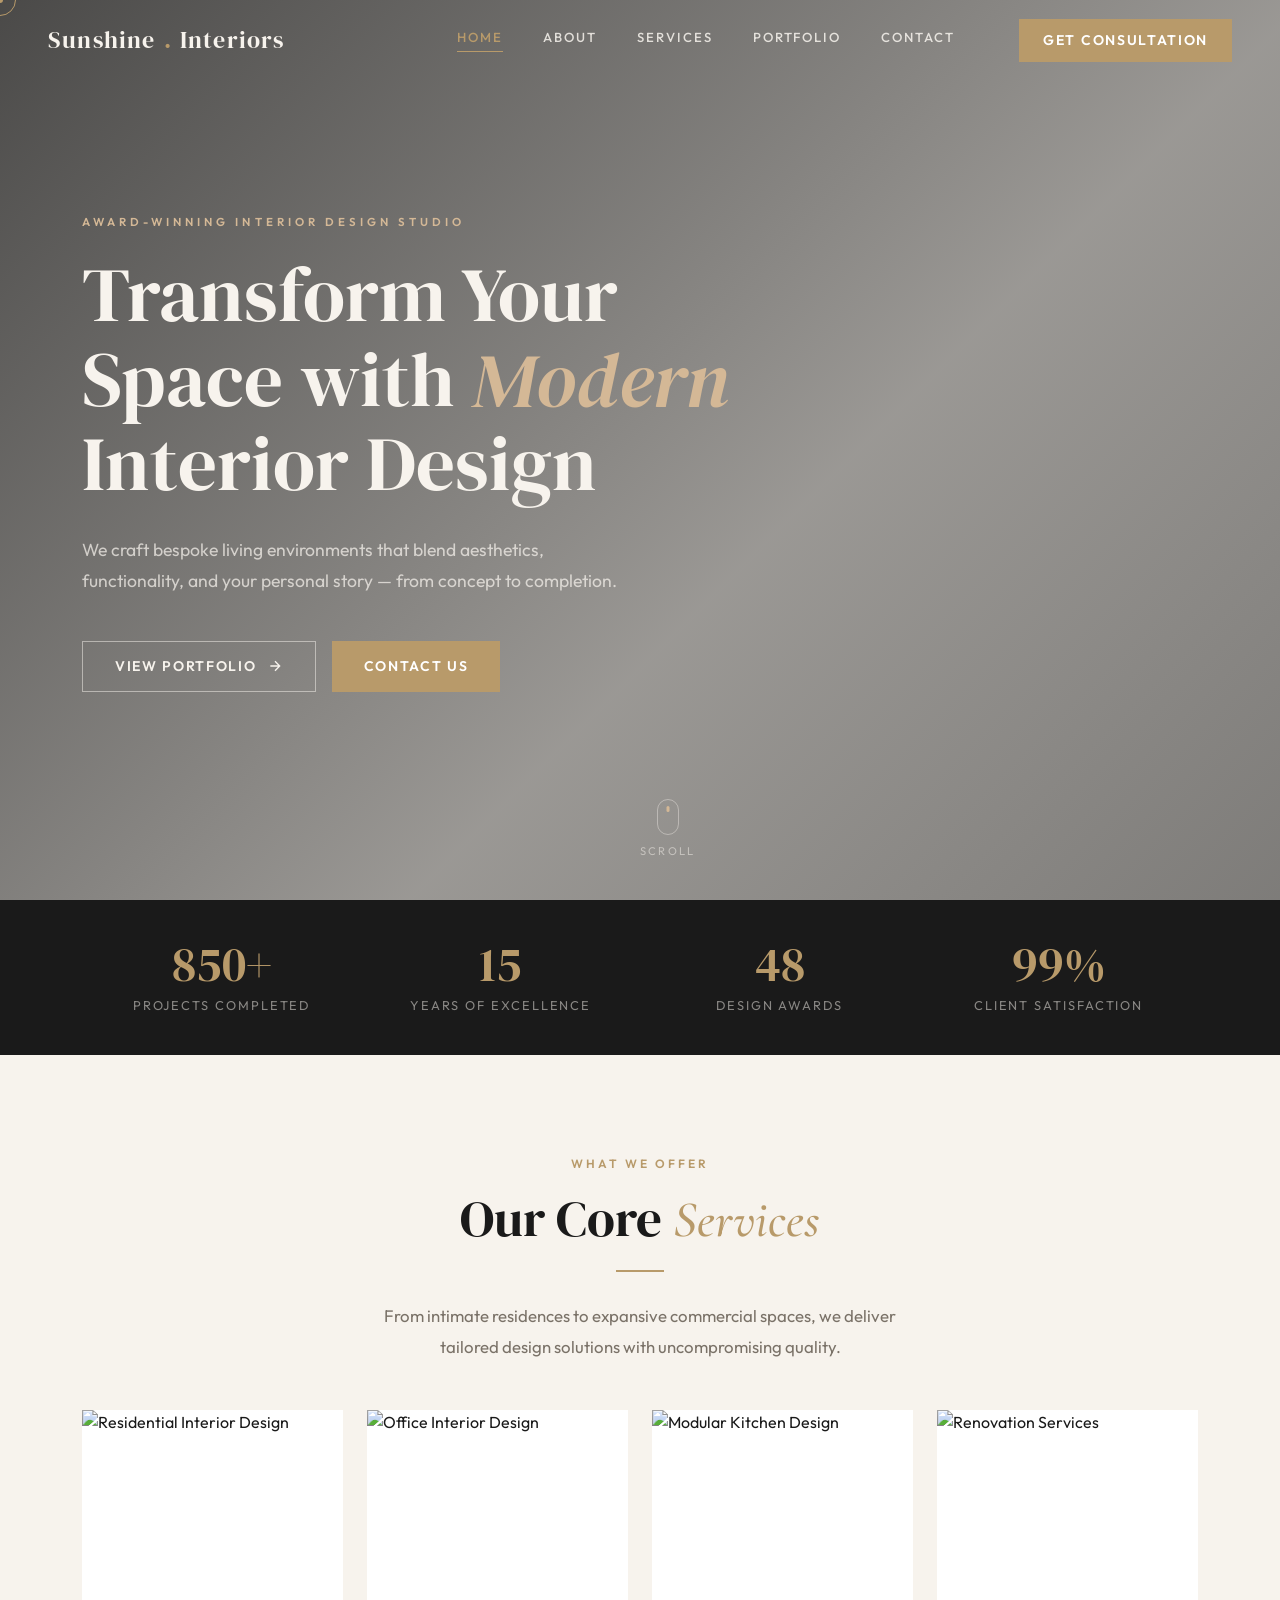
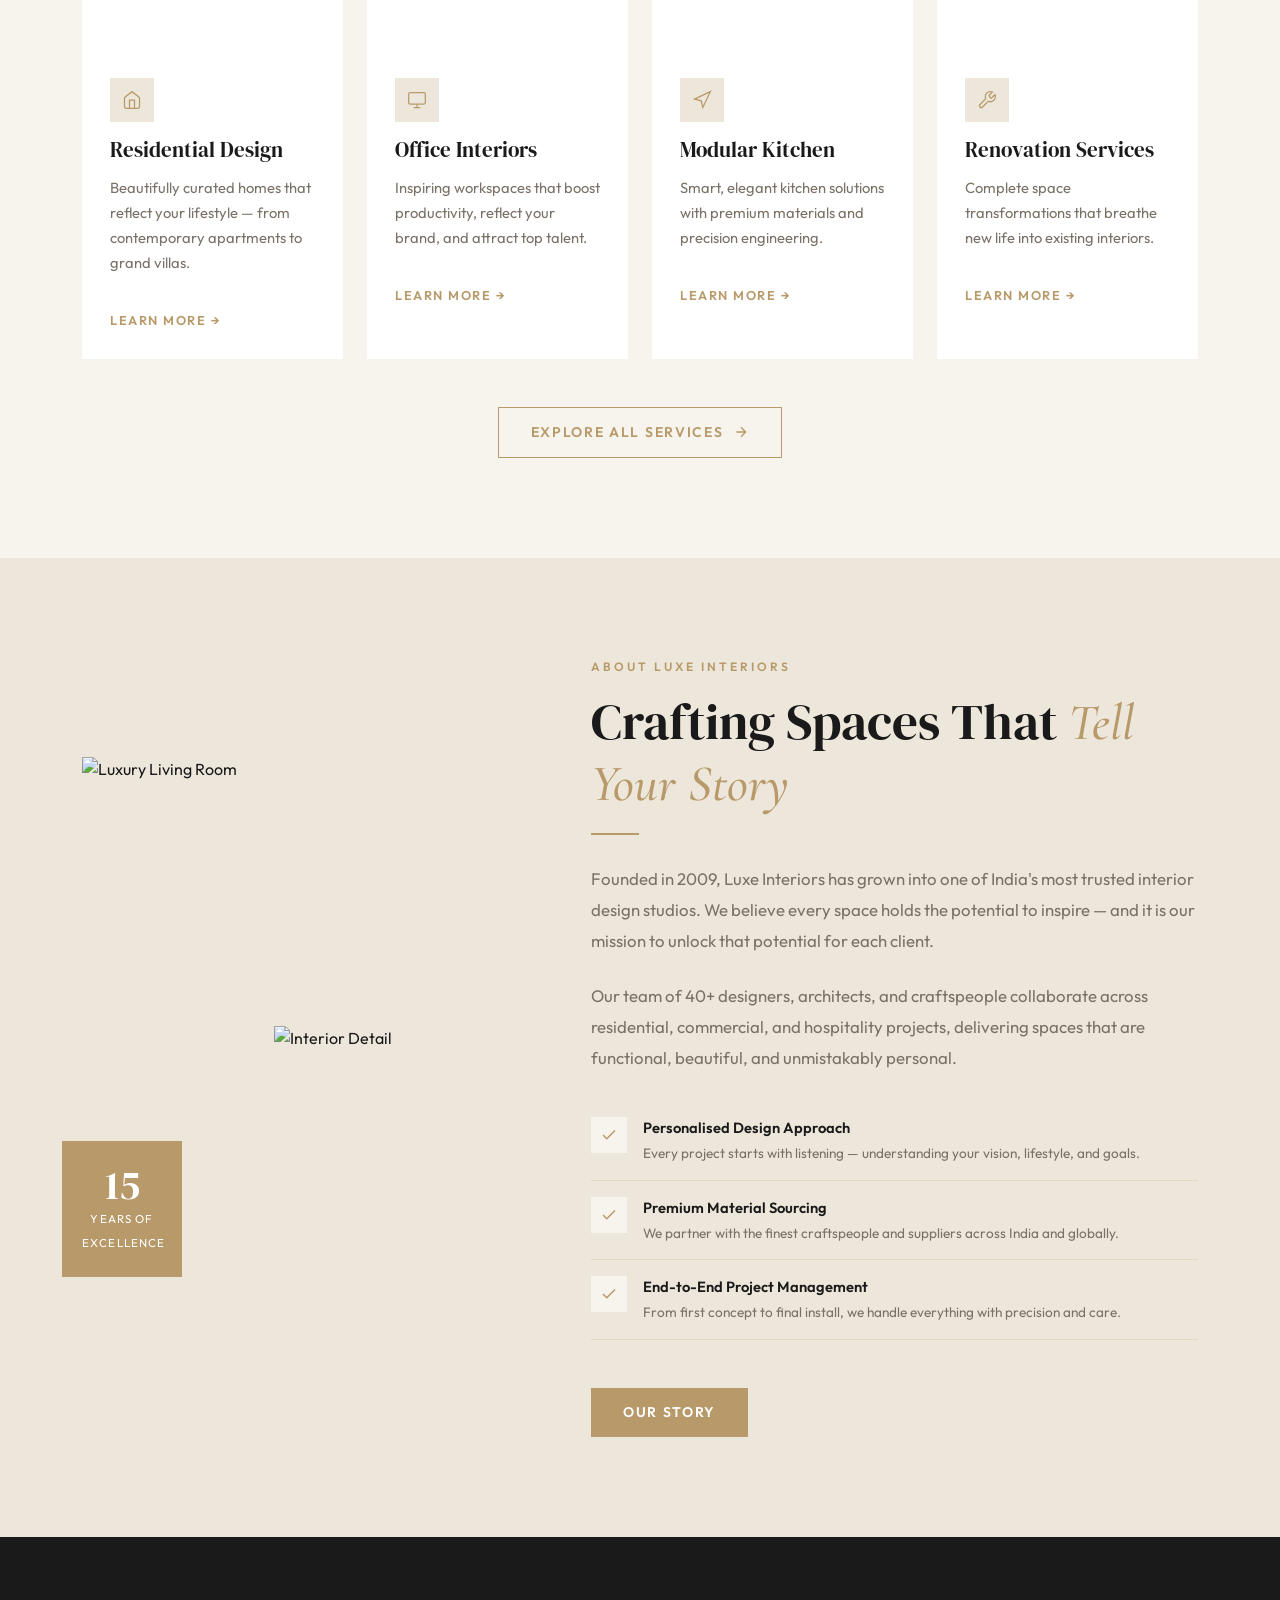
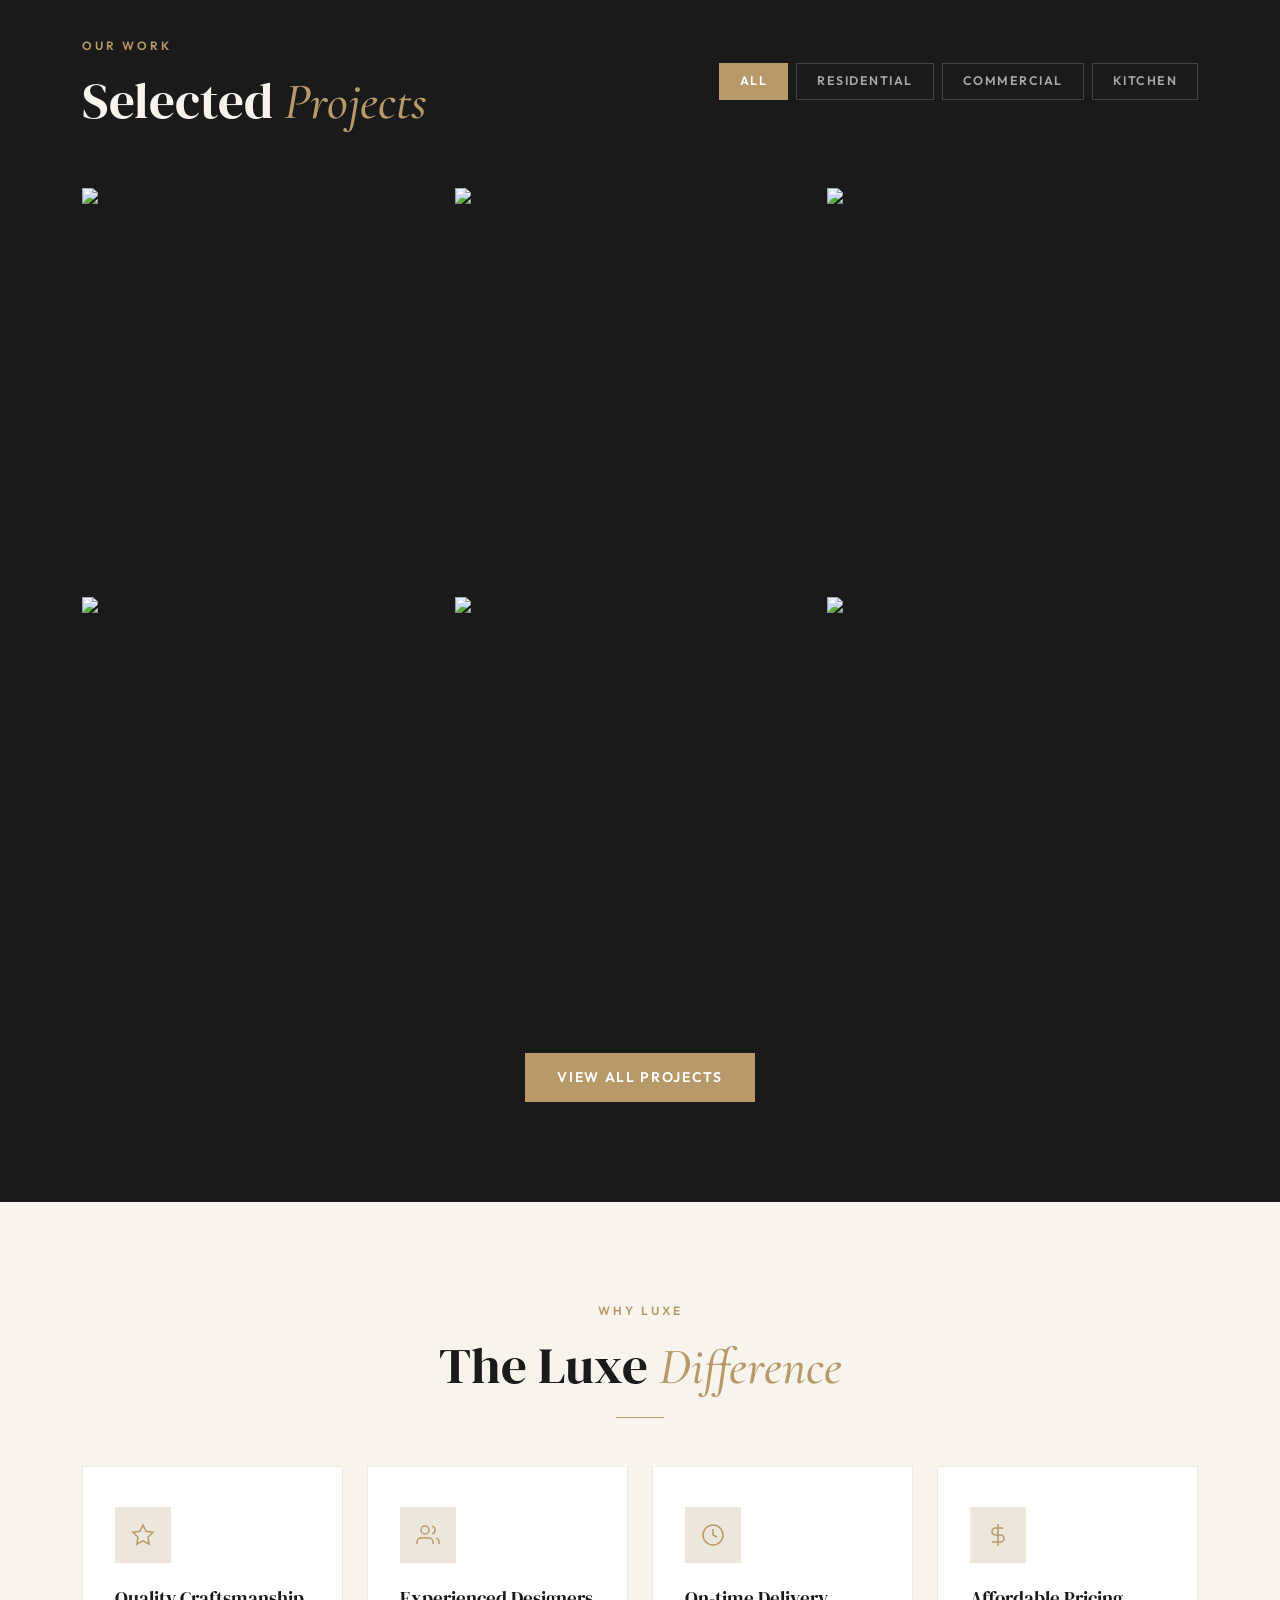
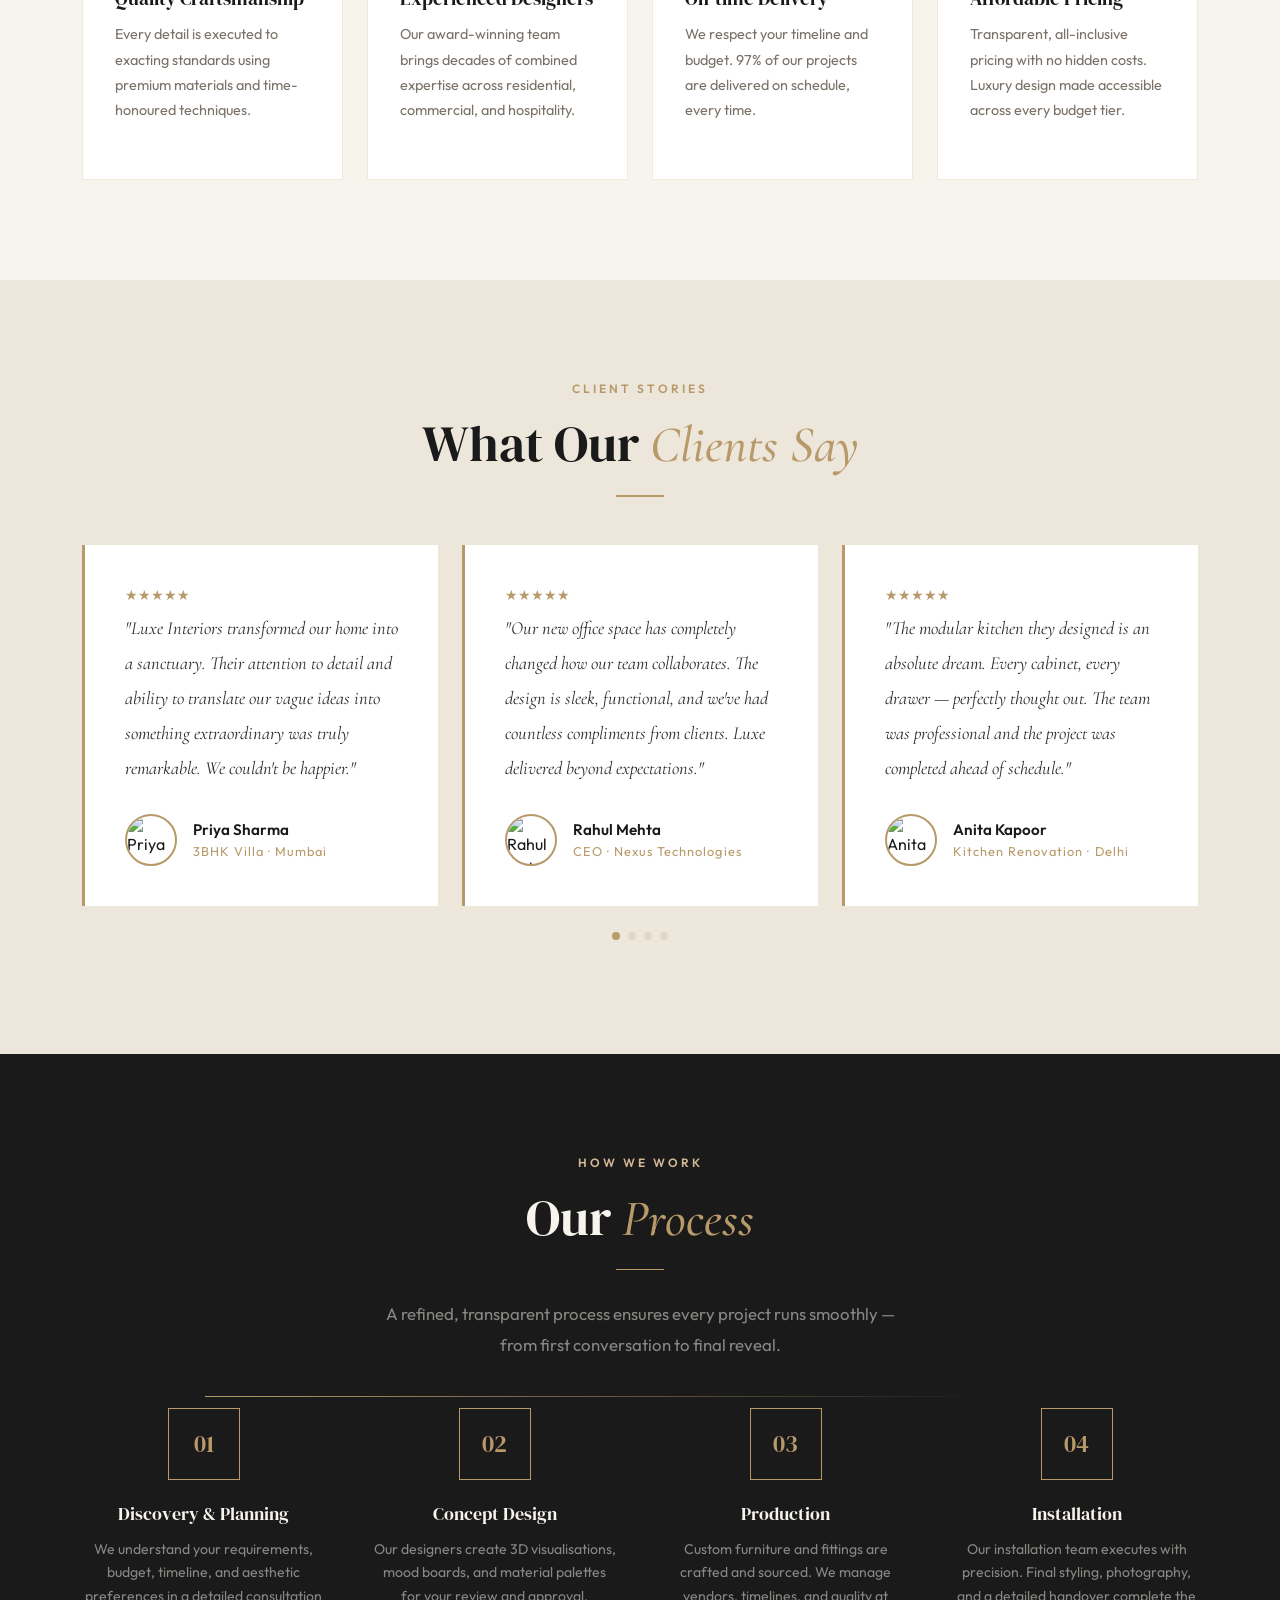
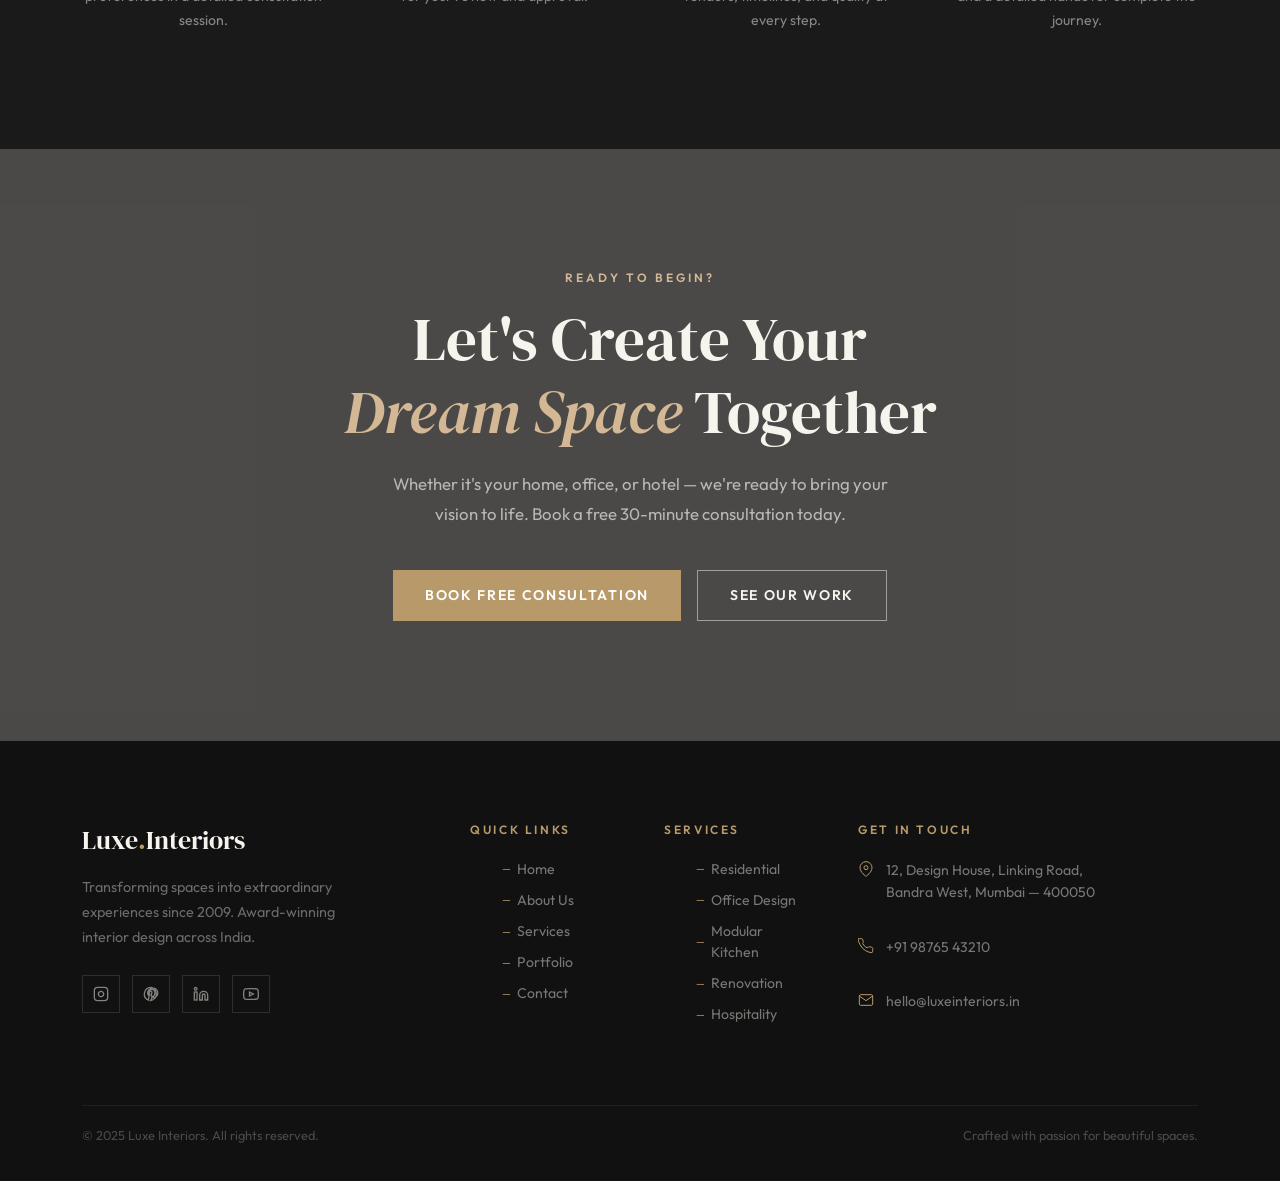
==== index.html @ c18939ea "Add files via upload" ====
<!DOCTYPE html>
<html lang="en">
<head>
  <meta charset="UTF-8" />
  <meta name="viewport" content="width=device-width, initial-scale=1.0" />
  <title>Luxe Interiors — Transform Your Space</title>
  <link rel="stylesheet" href="https://cdn.jsdelivr.net/npm/bootstrap@5.3.3/dist/css/bootstrap.min.css" />
  <link rel="stylesheet" href="https://cdn.jsdelivr.net/npm/swiper@11/swiper-bundle.min.css" />
  <link rel="stylesheet" href="style.css" />
</head>
<body>

<!-- Cursor -->
<div class="cursor-dot"></div>
<div class="cursor-ring"></div>

<!-- Loader -->
<div id="page-loader">
  <div class="loader-logo">Sunshine<span>.</span></div>
  <div class="loader-bar"></div>
</div>

<!-- ── Navbar ── -->
<nav class="navbar-luxe">
  <a href="index.html" class="nav-logo">Sunshine<span class="dot">.</span>Interiors</a>
  <div class="nav-links">
    <a href="index.html"    class="nav-link">Home</a>
    <a href="about.html"    class="nav-link">About</a>
    <a href="services.html" class="nav-link">Services</a>
    <a href="portfolio.html"class="nav-link">Portfolio</a>
    <a href="contact.html"  class="nav-link">Contact</a>
    <a href="contact.html"  class="btn-luxe btn-gold nav-cta"><span>Get Consultation</span></a>
  </div>
  <div class="hamburger"><span></span><span></span><span></span></div>
</nav>

<!-- Mobile Menu -->
<div class="mobile-menu">
  <a href="index.html"    class="nav-link">Home</a>
  <a href="about.html"    class="nav-link">About</a>
  <a href="services.html" class="nav-link">Services</a>
  <a href="portfolio.html"class="nav-link">Portfolio</a>
  <a href="contact.html"  class="nav-link">Contact</a>
  <a href="contact.html"  class="btn-luxe btn-gold"><span>Get Consultation</span></a>
</div>

<!-- ══════════════════════════════════════
     HERO
═══════════════════════════════════════ -->
<section class="hero">
  <div class="hero-bg"></div>
  <div class="container">
    <div class="hero-content">
      <span class="hero-label">Award-Winning Interior Design Studio</span>
      <h1 class="hero-title">Transform Your<br>Space with <em>Modern</em><br>Interior Design</h1>
      <p class="hero-sub">We craft bespoke living environments that blend aesthetics, functionality, and your personal story — from concept to completion.</p>
      <div class="hero-btns">
        <a href="portfolio.html" class="btn-luxe btn-outline-ivory">
          <span>View Portfolio</span>
          <svg width="16" height="16" viewBox="0 0 24 24" fill="none" stroke="currentColor" stroke-width="2"><path d="M5 12h14M12 5l7 7-7 7"/></svg>
        </a>
        <a href="contact.html" class="btn-luxe btn-gold">
          <span>Contact Us</span>
        </a>
      </div>
    </div>
  </div>
  <div class="hero-scroll">
    <div class="scroll-mouse"></div>
    <span>Scroll</span>
  </div>
</section>

<!-- ══════════════════════════════════════
     STATS BAR
═══════════════════════════════════════ -->
<div class="stats-bar">
  <div class="container">
    <div class="row g-0">
      <div class="col-6 col-md-3"><div class="stat-item reveal">
        <span class="stat-num" data-count="850" data-suffix="+">0+</span>
        <span class="stat-label">Projects Completed</span>
      </div></div>
      <div class="col-6 col-md-3"><div class="stat-item reveal delay-1">
        <span class="stat-num" data-count="15" data-suffix="">0</span>
        <span class="stat-label">Years of Excellence</span>
      </div></div>
      <div class="col-6 col-md-3"><div class="stat-item reveal delay-2">
        <span class="stat-num" data-count="48" data-suffix="">0</span>
        <span class="stat-label">Design Awards</span>
      </div></div>
      <div class="col-6 col-md-3"><div class="stat-item reveal delay-3">
        <span class="stat-num" data-count="99" data-suffix="%">0%</span>
        <span class="stat-label">Client Satisfaction</span>
      </div></div>
    </div>
  </div>
</div>

<!-- ══════════════════════════════════════
     SERVICES
═══════════════════════════════════════ -->
<section class="services-section section">
  <div class="container">
    <div class="text-center mb-5">
      <span class="section-label reveal">What We Offer</span>
      <h2 class="section-title reveal delay-1">Our Core <span class="italic-accent">Services</span></h2>
      <div class="gold-line center reveal delay-2"></div>
      <p class="section-body mx-auto reveal delay-3" style="max-width:560px">From intimate residences to expansive commercial spaces, we deliver tailored design solutions with uncompromising quality.</p>
    </div>
    <div class="row g-4">
      <!-- Card 1 -->
      <div class="col-lg-3 col-md-6">
        <div class="service-card reveal" data-tilt>
          <div class="service-img">
            <img src="https://images.unsplash.com/photo-1600210491892-03d54079395e?w=600&q=80" alt="Residential Interior Design" loading="lazy"/>
          </div>
          <div class="service-body">
            <div class="service-icon">
              <svg width="20" height="20" viewBox="0 0 24 24" fill="none" stroke="currentColor" stroke-width="1.5"><path d="M3 9l9-7 9 7v11a2 2 0 01-2 2H5a2 2 0 01-2-2z"/><polyline points="9 22 9 12 15 12 15 22"/></svg>
            </div>
            <h3 class="service-title">Residential Design</h3>
            <p class="service-desc">Beautifully curated homes that reflect your lifestyle — from contemporary apartments to grand villas.</p>
            <a href="services.html" class="service-link">Learn More →</a>
          </div>
        </div>
      </div>
      <!-- Card 2 -->
      <div class="col-lg-3 col-md-6">
        <div class="service-card reveal delay-1" data-tilt>
          <div class="service-img">
            <img src="https://images.unsplash.com/photo-1497366216548-37526070297c?w=600&q=80" alt="Office Interior Design" loading="lazy"/>
          </div>
          <div class="service-body">
            <div class="service-icon">
              <svg width="20" height="20" viewBox="0 0 24 24" fill="none" stroke="currentColor" stroke-width="1.5"><rect x="2" y="3" width="20" height="14" rx="2"/><path d="M8 21h8M12 17v4"/></svg>
            </div>
            <h3 class="service-title">Office Interiors</h3>
            <p class="service-desc">Inspiring workspaces that boost productivity, reflect your brand, and attract top talent.</p>
            <a href="services.html" class="service-link">Learn More →</a>
          </div>
        </div>
      </div>
      <!-- Card 3 -->
      <div class="col-lg-3 col-md-6">
        <div class="service-card reveal delay-2" data-tilt>
          <div class="service-img">
            <img src="https://images.unsplash.com/photo-1556909114-f6e7ad7d3136?w=600&q=80" alt="Modular Kitchen Design" loading="lazy"/>
          </div>
          <div class="service-body">
            <div class="service-icon">
              <svg width="20" height="20" viewBox="0 0 24 24" fill="none" stroke="currentColor" stroke-width="1.5"><path d="M3 11l19-9-9 19-2-8-8-2z"/></svg>
            </div>
            <h3 class="service-title">Modular Kitchen</h3>
            <p class="service-desc">Smart, elegant kitchen solutions with premium materials and precision engineering.</p>
            <a href="services.html" class="service-link">Learn More →</a>
          </div>
        </div>
      </div>
      <!-- Card 4 -->
      <div class="col-lg-3 col-md-6">
        <div class="service-card reveal delay-3" data-tilt>
          <div class="service-img">
            <img src="https://images.unsplash.com/photo-1581858726788-75bc0f6a952d?w=600&q=80" alt="Renovation Services" loading="lazy"/>
          </div>
          <div class="service-body">
            <div class="service-icon">
              <svg width="20" height="20" viewBox="0 0 24 24" fill="none" stroke="currentColor" stroke-width="1.5"><path d="M14.7 6.3a1 1 0 000 1.4l1.6 1.6a1 1 0 001.4 0l3.77-3.77a6 6 0 01-7.94 7.94l-6.91 6.91a2.12 2.12 0 01-3-3l6.91-6.91a6 6 0 017.94-7.94l-3.76 3.76z"/></svg>
            </div>
            <h3 class="service-title">Renovation Services</h3>
            <p class="service-desc">Complete space transformations that breathe new life into existing interiors.</p>
            <a href="services.html" class="service-link">Learn More →</a>
          </div>
        </div>
      </div>
    </div>
    <div class="text-center mt-5 reveal">
      <a href="services.html" class="btn-luxe btn-outline-gold">
        <span>Explore All Services</span>
        <svg width="16" height="16" viewBox="0 0 24 24" fill="none" stroke="currentColor" stroke-width="2"><path d="M5 12h14M12 5l7 7-7 7"/></svg>
      </a>
    </div>
  </div>
</section>

<!-- ══════════════════════════════════════
     ABOUT PREVIEW
═══════════════════════════════════════ -->
<section class="about-preview section">
  <div class="container">
    <div class="row align-items-center g-5">
      <div class="col-lg-5">
        <div class="about-img-wrap reveal-left">
          <img class="img-main" src="https://images.unsplash.com/photo-1618221195710-dd6b41faaea6?w=800&q=80" alt="Luxury Living Room"/>
          <img class="img-accent" src="https://images.unsplash.com/photo-1586023492125-27b2c045efd7?w=600&q=80" alt="Interior Detail"/>
          <div class="about-badge">
            <span class="num">15</span>
            <span class="txt">Years of Excellence</span>
          </div>
        </div>
      </div>
      <div class="col-lg-7">
        <div class="ps-lg-4 reveal-right">
          <span class="section-label">About Luxe Interiors</span>
          <h2 class="section-title">Crafting Spaces That <span class="italic-accent">Tell Your Story</span></h2>
          <div class="gold-line"></div>
          <p class="section-body mb-4">Founded in 2009, Luxe Interiors has grown into one of India's most trusted interior design studios. We believe every space holds the potential to inspire — and it is our mission to unlock that potential for each client.</p>
          <p class="section-body mb-4">Our team of 40+ designers, architects, and craftspeople collaborate across residential, commercial, and hospitality projects, delivering spaces that are functional, beautiful, and unmistakably personal.</p>
          <div class="about-features">
            <div class="about-feat">
              <div class="feat-icon">
                <svg width="18" height="18" viewBox="0 0 24 24" fill="none" stroke="currentColor" stroke-width="2" style="color:var(--gold)"><polyline points="20 6 9 17 4 12"/></svg>
              </div>
              <div>
                <div class="feat-title">Personalised Design Approach</div>
                <div class="feat-desc">Every project starts with listening — understanding your vision, lifestyle, and goals.</div>
              </div>
            </div>
            <div class="about-feat">
              <div class="feat-icon">
                <svg width="18" height="18" viewBox="0 0 24 24" fill="none" stroke="currentColor" stroke-width="2" style="color:var(--gold)"><polyline points="20 6 9 17 4 12"/></svg>
              </div>
              <div>
                <div class="feat-title">Premium Material Sourcing</div>
                <div class="feat-desc">We partner with the finest craftspeople and suppliers across India and globally.</div>
              </div>
            </div>
            <div class="about-feat">
              <div class="feat-icon">
                <svg width="18" height="18" viewBox="0 0 24 24" fill="none" stroke="currentColor" stroke-width="2" style="color:var(--gold)"><polyline points="20 6 9 17 4 12"/></svg>
              </div>
              <div>
                <div class="feat-title">End-to-End Project Management</div>
                <div class="feat-desc">From first concept to final install, we handle everything with precision and care.</div>
              </div>
            </div>
          </div>
          <div class="mt-5">
            <a href="about.html" class="btn-luxe btn-gold"><span>Our Story</span></a>
          </div>
        </div>
      </div>
    </div>
  </div>
</section>

<!-- ══════════════════════════════════════
     PORTFOLIO PREVIEW
═══════════════════════════════════════ -->
<section class="portfolio-section section">
  <div class="container">
    <div class="d-flex flex-wrap align-items-end justify-content-between mb-5 gap-3">
      <div>
        <span class="section-label reveal">Our Work</span>
        <h2 class="section-title light reveal delay-1">Selected <span class="italic-accent">Projects</span></h2>
      </div>
      <div class="reveal">
        <div class="portfolio-filters">
          <button class="filter-btn active" data-filter="all">All</button>
          <button class="filter-btn" data-filter="residential">Residential</button>
          <button class="filter-btn" data-filter="commercial">Commercial</button>
          <button class="filter-btn" data-filter="kitchen">Kitchen</button>
        </div>
      </div>
    </div>

    <div class="portfolio-grid reveal">
      <div class="portfolio-item" data-cat="residential" data-src="https://images.unsplash.com/photo-1631679706909-1844bbd07221?w=1200&q=85" data-title="The Kapoor Villa — Mumbai">
        <img src="https://images.unsplash.com/photo-1631679706909-1844bbd07221?w=700&q=80" alt="Kapoor Villa"/>
        <div class="portfolio-overlay">
          <div class="portfolio-title">The Kapoor Villa</div>
          <div class="portfolio-cat">Residential · Mumbai</div>
        </div>
        <div class="portfolio-plus">
          <svg width="18" height="18" viewBox="0 0 24 24" fill="none" stroke="currentColor" stroke-width="2"><path d="M12 5v14M5 12h14"/></svg>
        </div>
      </div>
      <div class="portfolio-item" data-cat="commercial" data-src="https://images.unsplash.com/photo-1497366216548-37526070297c?w=1200&q=85" data-title="Nexus Tech Offices — Bangalore">
        <img src="https://images.unsplash.com/photo-1497366216548-37526070297c?w=700&q=80" alt="Nexus Tech Office"/>
        <div class="portfolio-overlay">
          <div class="portfolio-title">Nexus Tech HQ</div>
          <div class="portfolio-cat">Commercial · Bangalore</div>
        </div>
        <div class="portfolio-plus">
          <svg width="18" height="18" viewBox="0 0 24 24" fill="none" stroke="currentColor" stroke-width="2"><path d="M12 5v14M5 12h14"/></svg>
        </div>
      </div>
      <div class="portfolio-item" data-cat="kitchen" data-src="https://images.unsplash.com/photo-1556909114-f6e7ad7d3136?w=1200&q=85" data-title="Modern Modular Kitchen">
        <img src="https://images.unsplash.com/photo-1556909114-f6e7ad7d3136?w=700&q=80" alt="Modern Kitchen"/>
        <div class="portfolio-overlay">
          <div class="portfolio-title">Aryan Residence Kitchen</div>
          <div class="portfolio-cat">Kitchen · Delhi</div>
        </div>
        <div class="portfolio-plus">
          <svg width="18" height="18" viewBox="0 0 24 24" fill="none" stroke="currentColor" stroke-width="2"><path d="M12 5v14M5 12h14"/></svg>
        </div>
      </div>
      <div class="portfolio-item" data-cat="residential" data-src="https://images.unsplash.com/photo-1616594039964-ae9021a400a0?w=1200&q=85" data-title="Serene Master Bedroom">
        <img src="https://images.unsplash.com/photo-1616594039964-ae9021a400a0?w=700&q=80" alt="Bedroom"/>
        <div class="portfolio-overlay">
          <div class="portfolio-title">The Sharma Suite</div>
          <div class="portfolio-cat">Residential · Pune</div>
        </div>
        <div class="portfolio-plus">
          <svg width="18" height="18" viewBox="0 0 24 24" fill="none" stroke="currentColor" stroke-width="2"><path d="M12 5v14M5 12h14"/></svg>
        </div>
      </div>
      <div class="portfolio-item" data-cat="residential" data-src="https://images.unsplash.com/photo-1600607687939-ce8a6c25118c?w=1200&q=85" data-title="Contemporary Living Room">
        <img src="https://images.unsplash.com/photo-1600607687939-ce8a6c25118c?w=700&q=80" alt="Living Room"/>
        <div class="portfolio-overlay">
          <div class="portfolio-title">Mehta Penthouse</div>
          <div class="portfolio-cat">Residential · Hyderabad</div>
        </div>
        <div class="portfolio-plus">
          <svg width="18" height="18" viewBox="0 0 24 24" fill="none" stroke="currentColor" stroke-width="2"><path d="M12 5v14M5 12h14"/></svg>
        </div>
      </div>
      <div class="portfolio-item" data-cat="commercial" data-src="https://images.unsplash.com/photo-1555041469-a586c61ea9bc?w=1200&q=85" data-title="Boutique Hotel Lobby">
        <img src="https://images.unsplash.com/photo-1555041469-a586c61ea9bc?w=700&q=80" alt="Hotel Lobby"/>
        <div class="portfolio-overlay">
          <div class="portfolio-title">Éclat Boutique Hotel</div>
          <div class="portfolio-cat">Hospitality · Mumbai</div>
        </div>
        <div class="portfolio-plus">
          <svg width="18" height="18" viewBox="0 0 24 24" fill="none" stroke="currentColor" stroke-width="2"><path d="M12 5v14M5 12h14"/></svg>
        </div>
      </div>
    </div>

    <div class="text-center mt-5 reveal">
      <a href="portfolio.html" class="btn-luxe btn-gold"><span>View All Projects</span></a>
    </div>
  </div>
</section>

<!-- ══════════════════════════════════════
     WHY CHOOSE US
═══════════════════════════════════════ -->
<section class="why-section section">
  <div class="container">
    <div class="text-center mb-5">
      <span class="section-label reveal">Why Luxe</span>
      <h2 class="section-title reveal delay-1">The Luxe <span class="italic-accent">Difference</span></h2>
      <div class="gold-line center reveal delay-2"></div>
    </div>
    <div class="row g-4">
      <div class="col-lg-3 col-md-6"><div class="why-card reveal" data-tilt>
        <div class="why-icon">
          <svg width="24" height="24" viewBox="0 0 24 24" fill="none" stroke="var(--gold)" stroke-width="1.5"><path d="M12 2l3.09 6.26L22 9.27l-5 4.87 1.18 6.88L12 17.77l-6.18 3.25L7 14.14 2 9.27l6.91-1.01L12 2z"/></svg>
        </div>
        <h3 class="why-title">Quality Craftsmanship</h3>
        <p class="why-desc">Every detail is executed to exacting standards using premium materials and time-honoured techniques.</p>
      </div></div>
      <div class="col-lg-3 col-md-6"><div class="why-card reveal delay-1" data-tilt>
        <div class="why-icon">
          <svg width="24" height="24" viewBox="0 0 24 24" fill="none" stroke="var(--gold)" stroke-width="1.5"><path d="M17 21v-2a4 4 0 00-4-4H5a4 4 0 00-4 4v2"/><circle cx="9" cy="7" r="4"/><path d="M23 21v-2a4 4 0 00-3-3.87M16 3.13a4 4 0 010 7.75"/></svg>
        </div>
        <h3 class="why-title">Experienced Designers</h3>
        <p class="why-desc">Our award-winning team brings decades of combined expertise across residential, commercial, and hospitality.</p>
      </div></div>
      <div class="col-lg-3 col-md-6"><div class="why-card reveal delay-2" data-tilt>
        <div class="why-icon">
          <svg width="24" height="24" viewBox="0 0 24 24" fill="none" stroke="var(--gold)" stroke-width="1.5"><circle cx="12" cy="12" r="10"/><polyline points="12 6 12 12 16 14"/></svg>
        </div>
        <h3 class="why-title">On-time Delivery</h3>
        <p class="why-desc">We respect your timeline and budget. 97% of our projects are delivered on schedule, every time.</p>
      </div></div>
      <div class="col-lg-3 col-md-6"><div class="why-card reveal delay-3" data-tilt>
        <div class="why-icon">
          <svg width="24" height="24" viewBox="0 0 24 24" fill="none" stroke="var(--gold)" stroke-width="1.5"><line x1="12" y1="1" x2="12" y2="23"/><path d="M17 5H9.5a3.5 3.5 0 000 7h5a3.5 3.5 0 010 7H6"/></svg>
        </div>
        <h3 class="why-title">Affordable Pricing</h3>
        <p class="why-desc">Transparent, all-inclusive pricing with no hidden costs. Luxury design made accessible across every budget tier.</p>
      </div></div>
    </div>
  </div>
</section>

<!-- ══════════════════════════════════════
     TESTIMONIALS
═══════════════════════════════════════ -->
<section class="testimonials-section section">
  <div class="container">
    <div class="text-center mb-5">
      <span class="section-label reveal">Client Stories</span>
      <h2 class="section-title reveal delay-1">What Our <span class="italic-accent">Clients Say</span></h2>
      <div class="gold-line center reveal delay-2"></div>
    </div>
    <div class="swiper swiper-testimonials reveal">
      <div class="swiper-wrapper">
        <div class="swiper-slide"><div class="testi-card">
          <div class="testi-stars">★★★★★</div>
          <p class="testi-quote">"Luxe Interiors transformed our home into a sanctuary. Their attention to detail and ability to translate our vague ideas into something extraordinary was truly remarkable. We couldn't be happier."</p>
          <div class="testi-author">
            <div class="testi-avatar"><img src="https://images.unsplash.com/photo-1494790108377-be9c29b29330?w=100&q=80" alt="Priya Sharma"/></div>
            <div><div class="testi-name">Priya Sharma</div><div class="testi-role">3BHK Villa · Mumbai</div></div>
          </div>
        </div></div>
        <div class="swiper-slide"><div class="testi-card">
          <div class="testi-stars">★★★★★</div>
          <p class="testi-quote">"Our new office space has completely changed how our team collaborates. The design is sleek, functional, and we've had countless compliments from clients. Luxe delivered beyond expectations."</p>
          <div class="testi-author">
            <div class="testi-avatar"><img src="https://images.unsplash.com/photo-1472099645785-5658abf4ff4e?w=100&q=80" alt="Rahul Mehta"/></div>
            <div><div class="testi-name">Rahul Mehta</div><div class="testi-role">CEO · Nexus Technologies</div></div>
          </div>
        </div></div>
        <div class="swiper-slide"><div class="testi-card">
          <div class="testi-stars">★★★★★</div>
          <p class="testi-quote">"The modular kitchen they designed is an absolute dream. Every cabinet, every drawer — perfectly thought out. The team was professional and the project was completed ahead of schedule."</p>
          <div class="testi-author">
            <div class="testi-avatar"><img src="https://images.unsplash.com/photo-1438761681033-6461ffad8d80?w=100&q=80" alt="Anita Kapoor"/></div>
            <div><div class="testi-name">Anita Kapoor</div><div class="testi-role">Kitchen Renovation · Delhi</div></div>
          </div>
        </div></div>
        <div class="swiper-slide"><div class="testi-card">
          <div class="testi-stars">★★★★★</div>
          <p class="testi-quote">"From the initial consultation to the final reveal, the Luxe team was responsive, creative, and incredibly talented. They created a penthouse that feels like it belongs in an architecture magazine."</p>
          <div class="testi-author">
            <div class="testi-avatar"><img src="https://images.unsplash.com/photo-1500648767791-00dcc994a43e?w=100&q=80" alt="Arjun Singh"/></div>
            <div><div class="testi-name">Arjun Singh</div><div class="testi-role">Penthouse · Hyderabad</div></div>
          </div>
        </div></div>
      </div>
      <div class="swiper-pagination"></div>
    </div>
  </div>
</section>

<!-- ══════════════════════════════════════
     WORK PROCESS
═══════════════════════════════════════ -->
<section class="process-section section">
  <div class="container">
    <div class="text-center mb-5">
      <span class="section-label reveal" style="color:var(--gold-light)">How We Work</span>
      <h2 class="section-title light reveal delay-1">Our <span class="italic-accent">Process</span></h2>
      <div class="gold-line center reveal delay-2"></div>
      <p class="section-body reveal delay-3" style="color:rgba(247,243,237,.5);max-width:520px;margin:0 auto">A refined, transparent process ensures every project runs smoothly — from first conversation to final reveal.</p>
    </div>
    <div class="row g-5 process-steps">
      <div class="col-lg-3 col-md-6"><div class="process-step reveal">
        <div class="step-num">01</div>
        <h3 class="step-title">Discovery & Planning</h3>
        <p class="step-desc">We understand your requirements, budget, timeline, and aesthetic preferences in a detailed consultation session.</p>
      </div></div>
      <div class="col-lg-3 col-md-6"><div class="process-step reveal delay-1">
        <div class="step-num">02</div>
        <h3 class="step-title">Concept Design</h3>
        <p class="step-desc">Our designers create 3D visualisations, mood boards, and material palettes for your review and approval.</p>
      </div></div>
      <div class="col-lg-3 col-md-6"><div class="process-step reveal delay-2">
        <div class="step-num">03</div>
        <h3 class="step-title">Production</h3>
        <p class="step-desc">Custom furniture and fittings are crafted and sourced. We manage vendors, timelines, and quality at every step.</p>
      </div></div>
      <div class="col-lg-3 col-md-6"><div class="process-step reveal delay-3">
        <div class="step-num">04</div>
        <h3 class="step-title">Installation</h3>
        <p class="step-desc">Our installation team executes with precision. Final styling, photography, and a detailed handover complete the journey.</p>
      </div></div>
    </div>
  </div>
</section>

<!-- ══════════════════════════════════════
     CTA
═══════════════════════════════════════ -->
<section class="cta-section">
  <div class="cta-bg"></div>
  <div class="container cta-content">
    <span class="section-label reveal" style="color:var(--gold-light)">Ready to Begin?</span>
    <h2 class="cta-title reveal delay-1">Let's Create Your<br><em style="font-style:italic;color:var(--gold-light)">Dream Space</em> Together</h2>
    <p class="cta-sub reveal delay-2">Whether it's your home, office, or hotel — we're ready to bring your vision to life. Book a free 30-minute consultation today.</p>
    <div class="cta-btns reveal delay-3">
      <a href="contact.html" class="btn-luxe btn-gold"><span>Book Free Consultation</span></a>
      <a href="portfolio.html" class="btn-luxe btn-outline-ivory"><span>See Our Work</span></a>
    </div>
  </div>
</section>

<!-- ══════════════════════════════════════
     FOOTER
═══════════════════════════════════════ -->
<footer class="footer">
  <div class="container">
    <div class="row g-5">
      <div class="col-lg-4">
        <div class="footer-brand">Luxe<span>.</span>Interiors</div>
        <p class="footer-tagline">Transforming spaces into extraordinary experiences since 2009. Award-winning interior design across India.</p>
        <div class="footer-socials">
          <a class="social-link" href="#" aria-label="Instagram">
            <svg width="16" height="16" viewBox="0 0 24 24" fill="none" stroke="currentColor" stroke-width="2"><rect x="2" y="2" width="20" height="20" rx="5"/><path d="M16 11.37A4 4 0 1112.63 8 4 4 0 0116 11.37z"/><line x1="17.5" y1="6.5" x2="17.51" y2="6.5"/></svg>
          </a>
          <a class="social-link" href="#" aria-label="Pinterest">
            <svg width="16" height="16" viewBox="0 0 24 24" fill="none" stroke="currentColor" stroke-width="2"><path d="M12 2a10 10 0 00-3.6 19.3c-.1-.9-.2-2.2.1-3.2l1.4-5.8s-.4-.7-.4-1.8c0-1.7.9-2.9 2.3-2.9 1.1 0 1.6.8 1.6 1.8 0 1.1-.7 2.7-1.1 4.2-.3 1.2.6 2.2 1.8 2.2 2.2 0 3.7-2.8 3.7-6.2 0-2.6-1.8-4.5-4.5-4.5-3.1 0-5 2.4-5 4.8 0 .9.3 1.9.8 2.4.1.1.1.2 0 .4l-.3 1.2c0 .2-.2.2-.3.1C7.5 13.6 7 12 7 10.5c0-3.7 2.7-7.2 7.9-7.2 4.1 0 7.3 2.9 7.3 6.8 0 4.1-2.5 7.3-6 7.3-1.2 0-2.3-.6-2.6-1.3l-.7 2.8c-.3 1-.9 2.1-1.3 2.8A10 10 0 0012 2z"/></svg>
          </a>
          <a class="social-link" href="#" aria-label="LinkedIn">
            <svg width="16" height="16" viewBox="0 0 24 24" fill="none" stroke="currentColor" stroke-width="2"><path d="M16 8a6 6 0 016 6v7h-4v-7a2 2 0 00-2-2 2 2 0 00-2 2v7h-4v-7a6 6 0 016-6z"/><rect x="2" y="9" width="4" height="12"/><circle cx="4" cy="4" r="2"/></svg>
          </a>
          <a class="social-link" href="#" aria-label="YouTube">
            <svg width="16" height="16" viewBox="0 0 24 24" fill="none" stroke="currentColor" stroke-width="2"><path d="M22.54 6.42a2.78 2.78 0 00-1.95-1.96C18.88 4 12 4 12 4s-6.88 0-8.59.46a2.78 2.78 0 00-1.95 1.96A29 29 0 001 12a29 29 0 00.46 5.58A2.78 2.78 0 003.41 19.6C5.12 20 12 20 12 20s6.88 0 8.59-.46a2.78 2.78 0 001.95-1.95A29 29 0 0023 12a29 29 0 00-.46-5.58z"/><polygon points="9.75 15.02 15.5 12 9.75 8.98 9.75 15.02"/></svg>
          </a>
        </div>
      </div>
      <div class="col-lg-2 col-6">
        <div class="footer-heading">Quick Links</div>
        <ul class="footer-links">
          <li><a href="index.html">Home</a></li>
          <li><a href="about.html">About Us</a></li>
          <li><a href="services.html">Services</a></li>
          <li><a href="portfolio.html">Portfolio</a></li>
          <li><a href="contact.html">Contact</a></li>
        </ul>
      </div>
      <div class="col-lg-2 col-6">
        <div class="footer-heading">Services</div>
        <ul class="footer-links">
          <li><a href="services.html">Residential</a></li>
          <li><a href="services.html">Office Design</a></li>
          <li><a href="services.html">Modular Kitchen</a></li>
          <li><a href="services.html">Renovation</a></li>
          <li><a href="services.html">Hospitality</a></li>
        </ul>
      </div>
      <div class="col-lg-4">
        <div class="footer-heading">Get In Touch</div>
        <div class="footer-contact-item">
          <svg width="16" height="16" viewBox="0 0 24 24" fill="none" stroke="currentColor" stroke-width="1.5"><path d="M21 10c0 7-9 13-9 13s-9-6-9-13a9 9 0 0118 0z"/><circle cx="12" cy="10" r="3"/></svg>
          <p>12, Design House, Linking Road,<br>Bandra West, Mumbai — 400050</p>
        </div>
        <div class="footer-contact-item">
          <svg width="16" height="16" viewBox="0 0 24 24" fill="none" stroke="currentColor" stroke-width="1.5"><path d="M22 16.92v3a2 2 0 01-2.18 2 19.79 19.79 0 01-8.63-3.07A19.5 19.5 0 013.07 9.8a19.79 19.79 0 01-3.07-8.65A2 2 0 012.18 1h3a2 2 0 012 1.72c.127.96.361 1.903.7 2.81a2 2 0 01-.45 2.11L6.91 8.15a16 16 0 006.94 6.94l1.52-1.52a2 2 0 012.11-.45c.907.339 1.85.573 2.81.7A2 2 0 0122 16.92z"/></svg>
          <p>+91 98765 43210</p>
        </div>
        <div class="footer-contact-item">
          <svg width="16" height="16" viewBox="0 0 24 24" fill="none" stroke="currentColor" stroke-width="1.5"><path d="M4 4h16c1.1 0 2 .9 2 2v12c0 1.1-.9 2-2 2H4c-1.1 0-2-.9-2-2V6c0-1.1.9-2 2-2z"/><polyline points="22,6 12,13 2,6"/></svg>
          <p>hello@luxeinteriors.in</p>
        </div>
      </div>
    </div>
    <div class="footer-bottom">
      <div class="d-flex justify-content-between align-items-center flex-wrap gap-3">
        <p class="footer-copy">© 2025 Luxe Interiors. All rights reserved.</p>
        <p class="footer-copy">Crafted with passion for beautiful spaces.</p>
      </div>
    </div>
  </div>
</footer>

<!-- Lightbox -->
<div class="lightbox-overlay">
  <button class="lightbox-close" aria-label="Close">✕</button>
  <img class="lightbox-img" src="" alt="Portfolio"/>
  <div class="lightbox-caption"></div>
</div>

<!-- Back to Top -->
<button id="back-top" aria-label="Back to top">
  <svg width="18" height="18" viewBox="0 0 24 24" fill="none" stroke="currentColor" stroke-width="2"><path d="M18 15l-6-6-6 6"/></svg>
</button>

<script src="https://cdn.jsdelivr.net/npm/bootstrap@5.3.3/dist/js/bootstrap.bundle.min.js"></script>
<script src="https://cdn.jsdelivr.net/npm/swiper@11/swiper-bundle.min.js"></script>
<script src="main.js"></script>
</body>
</html>
---- style.css ----
/* ============================================================
   LUXE INTERIORS — Premium CSS
   Fonts: DM Serif Display + Outfit
   Palette: Ivory, Charcoal, Gold, Blush
   ============================================================ */

@import url('https://fonts.googleapis.com/css2?family=DM+Serif+Display:ital@0;1&family=Outfit:wght@300;400;500;600;700&family=Cormorant+Garamond:ital,wght@0,300;0,400;1,300;1,400&display=swap');

/* ── Variables ── */
:root {
  --ivory:      #F7F3ED;
  --ivory-dark: #EDE6DB;
  --charcoal:   #1A1A1A;
  --charcoal-2: #2C2C2C;
  --gold:       #B89A6A;
  --gold-light: #D4B896;
  --blush:      #E8D5C4;
  --muted:      #7A7268;
  --white:      #FFFFFF;
  --border:     rgba(184,154,106,.22);

  --font-display: 'DM Serif Display', serif;
  --font-body:    'Outfit', sans-serif;
  --font-accent:  'Cormorant Garamond', serif;

  --nav-h: 80px;
  --transition: .4s cubic-bezier(.4,0,.2,1);
  --shadow-sm: 0 4px 24px rgba(0,0,0,.07);
  --shadow-md: 0 12px 48px rgba(0,0,0,.12);
  --shadow-lg: 0 24px 80px rgba(0,0,0,.18);
}

/* ── Reset / Base ── */
*, *::before, *::after { box-sizing: border-box; margin: 0; padding: 0; }
html { scroll-behavior: smooth; }
body {
  font-family: var(--font-body);
  background: var(--ivory);
  color: var(--charcoal);
  overflow-x: hidden;
  cursor: none;
}
img { max-width: 100%; height: auto; display: block; }
a { text-decoration: none; color: inherit; }
ul { list-style: none; }

/* ── Custom Cursor ── */
.cursor-dot,
.cursor-ring {
  position: fixed;
  pointer-events: none;
  z-index: 10000;
  border-radius: 50%;
  transform: translate(-50%, -50%);
  transition: opacity .3s;
}
.cursor-dot  { width: 6px;  height: 6px;  background: var(--gold); }
.cursor-ring { width: 32px; height: 32px; border: 1.5px solid var(--gold); transition: transform .15s, width .3s, height .3s; }
.cursor-ring.hovered { width: 52px; height: 52px; border-color: var(--gold-light); }

/* ── Page Loader ── */
#page-loader {
  position: fixed; inset: 0;
  background: var(--charcoal);
  z-index: 9999;
  display: flex; align-items: center; justify-content: center;
  flex-direction: column;
  gap: 24px;
  transition: opacity .6s ease, visibility .6s;
}
#page-loader.done { opacity: 0; visibility: hidden; }
#page-loader .loader-logo {
  font-family: var(--font-display);
  font-size: 2rem;
  color: var(--ivory);
  letter-spacing: .1em;
}
#page-loader .loader-logo span { color: var(--gold); }
.loader-bar {
  width: 200px; height: 1px;
  background: rgba(255,255,255,.15);
  position: relative; overflow: hidden;
}
.loader-bar::after {
  content: '';
  position: absolute; top: 0; left: -100%;
  width: 100%; height: 100%;
  background: var(--gold);
  animation: loaderFill 1.6s cubic-bezier(.4,0,.2,1) forwards;
}
@keyframes loaderFill { to { left: 0; } }

/* ── Scroll Reveal ── */
.reveal {
  opacity: 0;
  transform: translateY(40px);
  transition: opacity .8s ease, transform .8s ease;
}
.reveal.visible { opacity: 1; transform: translateY(0); }
.reveal-left  { opacity: 0; transform: translateX(-50px); transition: opacity .8s ease, transform .8s ease; }
.reveal-right { opacity: 0; transform: translateX( 50px); transition: opacity .8s ease, transform .8s ease; }
.reveal-left.visible, .reveal-right.visible { opacity: 1; transform: translateX(0); }
.reveal-scale { opacity: 0; transform: scale(.9); transition: opacity .7s ease, transform .7s ease; }
.reveal-scale.visible { opacity: 1; transform: scale(1); }
.delay-1 { transition-delay: .1s !important; }
.delay-2 { transition-delay: .2s !important; }
.delay-3 { transition-delay: .3s !important; }
.delay-4 { transition-delay: .4s !important; }
.delay-5 { transition-delay: .5s !important; }
.delay-6 { transition-delay: .6s !important; }

/* ── Typography Helpers ── */
.section-label {
  font-family: var(--font-body);
  font-size: .75rem;
  font-weight: 600;
  letter-spacing: .25em;
  text-transform: uppercase;
  color: var(--gold);
  display: block;
  margin-bottom: 16px;
}
.section-title {
  font-family: var(--font-display);
  font-size: clamp(2rem, 4vw, 3.2rem);
  line-height: 1.15;
  color: var(--charcoal);
}
.section-title.light { color: var(--ivory); }
.section-body {
  font-size: 1.05rem;
  line-height: 1.85;
  color: var(--muted);
}
.italic-accent {
  font-family: var(--font-accent);
  font-style: italic;
  color: var(--gold);
}

/* ── Buttons ── */
.btn-luxe {
  display: inline-flex;
  align-items: center;
  gap: 10px;
  padding: 14px 32px;
  font-family: var(--font-body);
  font-size: .875rem;
  font-weight: 600;
  letter-spacing: .12em;
  text-transform: uppercase;
  cursor: none;
  border: none;
  position: relative;
  overflow: hidden;
  transition: var(--transition);
}
.btn-luxe::before {
  content: '';
  position: absolute; inset: 0;
  transform: scaleX(0);
  transform-origin: left;
  transition: transform .4s cubic-bezier(.4,0,.2,1);
}
.btn-luxe:hover::before { transform: scaleX(1); }
.btn-luxe span { position: relative; z-index: 1; }
.btn-luxe svg { position: relative; z-index: 1; transition: transform .3s; }
.btn-luxe:hover svg { transform: translateX(4px); }

.btn-gold {
  background: var(--gold);
  color: var(--white);
}
.btn-gold::before { background: var(--charcoal); }
.btn-gold:hover { color: var(--white); }

.btn-outline-gold {
  background: transparent;
  color: var(--gold);
  border: 1.5px solid var(--gold);
}
.btn-outline-gold::before { background: var(--gold); }
.btn-outline-gold:hover { color: var(--white); border-color: var(--gold); }

.btn-outline-ivory {
  background: transparent;
  color: var(--ivory);
  border: 1.5px solid rgba(247,243,237,.5);
}
.btn-outline-ivory::before { background: var(--ivory); }
.btn-outline-ivory:hover { color: var(--charcoal); }

.btn-ivory {
  background: var(--ivory);
  color: var(--charcoal);
}
.btn-ivory::before { background: var(--gold); }
.btn-ivory:hover { color: var(--white); }

/* ── Navbar ── */
.navbar-luxe {
  position: fixed; top: 0; left: 0; right: 0;
  height: var(--nav-h);
  z-index: 1000;
  padding: 0 48px;
  display: flex; align-items: center; justify-content: space-between;
  background: transparent;
  transition: background .5s ease, box-shadow .5s ease, height .3s ease;
}
.navbar-luxe.scrolled {
  background: rgba(26,26,26,.96);
  backdrop-filter: blur(12px);
  box-shadow: 0 2px 32px rgba(0,0,0,.25);
  height: 68px;
}
.navbar-luxe.light-bg {
  background: rgba(247,243,237,.95);
  backdrop-filter: blur(12px);
  box-shadow: var(--shadow-sm);
}
.navbar-luxe.light-bg .nav-link { color: var(--charcoal); }
.navbar-luxe.light-bg .nav-link::after { background: var(--gold); }

.nav-logo {
  font-family: var(--font-display);
  font-size: 1.5rem;
  letter-spacing: .05em;
  color: var(--ivory);
  display: flex; align-items: center; gap: 8px;
}
.nav-logo .dot { color: var(--gold); }
.navbar-luxe.light-bg .nav-logo { color: var(--charcoal); }

.nav-links {
  display: flex; align-items: center; gap: 40px;
}
.nav-link {
  font-size: .82rem;
  font-weight: 500;
  letter-spacing: .15em;
  text-transform: uppercase;
  color: rgba(247,243,237,.85);
  position: relative;
  padding-bottom: 4px;
  transition: color .3s;
}
.nav-link::after {
  content: '';
  position: absolute; bottom: 0; left: 0;
  width: 0; height: 1px;
  background: var(--gold);
  transition: width .35s ease;
}
.nav-link:hover,
.nav-link.active { color: var(--gold); }
.nav-link:hover::after,
.nav-link.active::after { width: 100%; }

.nav-cta { margin-left: 24px; padding: 11px 24px !important; }

.hamburger {
  display: none;
  flex-direction: column; gap: 5px;
  cursor: none;
  z-index: 1001;
}
.hamburger span {
  display: block; width: 26px; height: 1.5px;
  background: var(--ivory);
  transition: var(--transition);
}
.hamburger.open span:nth-child(1) { transform: translateY(6.5px) rotate(45deg); }
.hamburger.open span:nth-child(2) { opacity: 0; }
.hamburger.open span:nth-child(3) { transform: translateY(-6.5px) rotate(-45deg); }

.mobile-menu {
  display: none;
  position: fixed; inset: 0;
  background: var(--charcoal);
  z-index: 999;
  flex-direction: column;
  align-items: center; justify-content: center;
  gap: 40px;
  opacity: 0; transform: translateY(-20px);
  transition: opacity .4s ease, transform .4s ease;
}
.mobile-menu.open { display: flex; opacity: 1; transform: translateY(0); }
.mobile-menu .nav-link {
  font-size: 2rem;
  font-family: var(--font-display);
  letter-spacing: .05em;
  text-transform: none;
  color: var(--ivory);
}

/* ── Back to Top ── */
#back-top {
  position: fixed; bottom: 32px; right: 32px;
  width: 48px; height: 48px;
  background: var(--gold);
  color: var(--white);
  border: none;
  display: flex; align-items: center; justify-content: center;
  cursor: none;
  opacity: 0; visibility: hidden;
  transform: translateY(20px);
  transition: var(--transition);
  z-index: 900;
}
#back-top.visible { opacity: 1; visibility: visible; transform: translateY(0); }
#back-top:hover { background: var(--charcoal); }

/* ── Divider ── */
.gold-line {
  display: block;
  width: 48px; height: 1.5px;
  background: var(--gold);
  margin: 20px 0 28px;
}
.gold-line.center { margin: 20px auto 28px; }

/* ── Section Spacing ── */
.section { padding: 100px 0; }
.section-sm { padding: 64px 0; }

/* ======================================================
   HOME — HERO
   ====================================================== */
.hero {
  min-height: 100vh;
  position: relative;
  display: flex; align-items: center;
  overflow: hidden;
}
.hero-bg {
  position: absolute; inset: 0;
  background: url('https://images.unsplash.com/photo-1631679706909-1844bbd07221?w=1800&q=85') center/cover no-repeat;
  transform: scale(1.05);
  transition: transform 12s ease-out;
}
.hero-bg::after {
  content: '';
  position: absolute; inset: 0;
  background: linear-gradient(135deg, rgba(26,26,26,.78) 0%, rgba(26,26,26,.42) 60%, rgba(26,26,26,.55) 100%);
}
.hero-bg.loaded { transform: scale(1); }
.hero-content {
  position: relative; z-index: 2;
  max-width: 780px;
}
.hero-label {
  font-size: .72rem;
  font-weight: 600;
  letter-spacing: .35em;
  text-transform: uppercase;
  color: var(--gold-light);
  opacity: 0;
  transform: translateY(20px);
  animation: fadeUp .8s .3s forwards;
}
.hero-title {
  font-family: var(--font-display);
  font-size: clamp(2.8rem, 6vw, 5.5rem);
  line-height: 1.1;
  color: var(--ivory);
  margin: 20px 0 28px;
  opacity: 0;
  transform: translateY(30px);
  animation: fadeUp .9s .6s forwards;
}
.hero-title em { font-style: italic; color: var(--gold-light); }
.hero-sub {
  font-size: 1.1rem;
  line-height: 1.8;
  color: rgba(247,243,237,.72);
  max-width: 540px;
  margin-bottom: 44px;
  opacity: 0;
  transform: translateY(30px);
  animation: fadeUp .9s .9s forwards;
}
.hero-btns {
  display: flex; gap: 16px; flex-wrap: wrap;
  opacity: 0;
  transform: translateY(30px);
  animation: fadeUp .9s 1.1s forwards;
}
.hero-scroll {
  position: absolute; bottom: 40px; left: 50%;
  transform: translateX(-50%);
  z-index: 2;
  display: flex; flex-direction: column; align-items: center; gap: 8px;
  color: rgba(247,243,237,.5);
  font-size: .7rem; letter-spacing: .2em; text-transform: uppercase;
  opacity: 0; animation: fadeUp .8s 1.6s forwards;
}
.scroll-mouse {
  width: 22px; height: 36px;
  border: 1.5px solid rgba(247,243,237,.4);
  border-radius: 20px;
  position: relative;
}
.scroll-mouse::after {
  content: '';
  position: absolute; top: 6px; left: 50%;
  transform: translateX(-50%);
  width: 3px; height: 6px;
  background: var(--gold-light);
  border-radius: 3px;
  animation: scrollDot 2s infinite;
}
@keyframes scrollDot {
  0%   { opacity: 1; transform: translateX(-50%) translateY(0); }
  100% { opacity: 0; transform: translateX(-50%) translateY(14px); }
}
@keyframes fadeUp {
  to { opacity: 1; transform: translateY(0); }
}

/* ── Stats Bar ── */
.stats-bar {
  background: var(--charcoal);
  padding: 40px 0;
}
.stat-item {
  text-align: center;
  padding: 0 24px;
  border-right: 1px solid rgba(255,255,255,.08);
}
.stat-item:last-child { border-right: none; }
.stat-num {
  font-family: var(--font-display);
  font-size: clamp(2rem, 4vw, 3rem);
  color: var(--gold);
  display: block;
  line-height: 1;
}
.stat-label {
  font-size: .8rem;
  letter-spacing: .15em;
  text-transform: uppercase;
  color: rgba(247,243,237,.5);
  margin-top: 8px;
  display: block;
}

/* ── Services ── */
.services-section { background: var(--ivory); }
.service-card {
  background: var(--white);
  overflow: hidden;
  transition: transform .4s ease, box-shadow .4s ease;
  height: 100%;
}
.service-card:hover { transform: translateY(-8px); box-shadow: var(--shadow-md); }
.service-img {
  height: 240px; overflow: hidden;
}
.service-img img {
  width: 100%; height: 100%; object-fit: cover;
  transition: transform .7s ease;
}
.service-card:hover .service-img img { transform: scale(1.08); }
.service-body { padding: 28px; }
.service-icon {
  width: 44px; height: 44px;
  background: var(--ivory-dark);
  display: flex; align-items: center; justify-content: center;
  margin-bottom: 16px;
}
.service-icon svg { color: var(--gold); }
.service-title {
  font-family: var(--font-display);
  font-size: 1.3rem;
  margin-bottom: 12px;
}
.service-desc { font-size: .92rem; line-height: 1.7; color: var(--muted); }
.service-link {
  display: inline-flex; align-items: center; gap: 6px;
  font-size: .8rem; font-weight: 600; letter-spacing: .12em; text-transform: uppercase;
  color: var(--gold);
  margin-top: 20px;
  transition: gap .3s;
}
.service-link:hover { gap: 10px; color: var(--gold); }

/* ── About Preview ── */
.about-preview { background: var(--ivory-dark); overflow: hidden; }
.about-img-wrap {
  position: relative;
  height: 580px;
}
.about-img-wrap .img-main {
  position: absolute; top: 0; left: 0;
  width: 82%; height: 90%; object-fit: cover;
}
.about-img-wrap .img-accent {
  position: absolute; bottom: 0; right: 0;
  width: 58%; height: 55%; object-fit: cover;
  border: 8px solid var(--ivory-dark);
}
.about-badge {
  position: absolute; bottom: 60px; left: -20px;
  background: var(--gold);
  color: var(--white);
  padding: 24px 20px;
  text-align: center;
  width: 120px;
}
.about-badge .num {
  font-family: var(--font-display);
  font-size: 2.5rem;
  display: block; line-height: 1;
}
.about-badge .txt { font-size: .72rem; letter-spacing: .1em; text-transform: uppercase; }
.about-features { margin-top: 28px; }
.about-feat {
  display: flex; align-items: flex-start; gap: 16px;
  padding: 16px 0;
  border-bottom: 1px solid var(--border);
}
.feat-icon {
  width: 36px; height: 36px; flex-shrink: 0;
  background: var(--ivory);
  display: flex; align-items: center; justify-content: center;
}
.feat-title { font-weight: 600; font-size: .92rem; margin-bottom: 4px; }
.feat-desc  { font-size: .85rem; color: var(--muted); }

/* ── Portfolio ── */
.portfolio-section { background: var(--charcoal); }
.portfolio-section .section-title { color: var(--ivory); }
.portfolio-section .section-body { color: rgba(247,243,237,.55); }
.portfolio-filters {
  display: flex; flex-wrap: wrap; gap: 8px;
  margin-bottom: 40px;
}
.filter-btn {
  padding: 8px 20px;
  font-size: .78rem; font-weight: 600; letter-spacing: .12em; text-transform: uppercase;
  background: transparent;
  border: 1px solid rgba(255,255,255,.18);
  color: rgba(247,243,237,.65);
  cursor: none;
  transition: var(--transition);
}
.filter-btn:hover,
.filter-btn.active {
  background: var(--gold);
  border-color: var(--gold);
  color: var(--white);
}
.portfolio-grid { display: grid; grid-template-columns: repeat(3, 1fr); gap: 2px; }
.portfolio-item {
  position: relative; overflow: hidden;
  aspect-ratio: 1 / 1.1;
  cursor: none;
}
.portfolio-item img {
  width: 100%; height: 100%; object-fit: cover;
  transition: transform .7s ease;
}
.portfolio-item:hover img { transform: scale(1.1); }
.portfolio-overlay {
  position: absolute; inset: 0;
  background: linear-gradient(to top, rgba(26,26,26,.85) 0%, transparent 60%);
  opacity: 0;
  transition: opacity .4s ease;
  display: flex; flex-direction: column;
  justify-content: flex-end; padding: 24px;
}
.portfolio-item:hover .portfolio-overlay { opacity: 1; }
.portfolio-title {
  font-family: var(--font-display);
  font-size: 1.15rem; color: var(--ivory);
  transform: translateY(16px); transition: transform .4s ease;
}
.portfolio-cat {
  font-size: .72rem; letter-spacing: .18em; text-transform: uppercase; color: var(--gold-light);
  transform: translateY(16px); transition: transform .4s .06s ease;
}
.portfolio-item:hover .portfolio-title,
.portfolio-item:hover .portfolio-cat { transform: translateY(0); }
.portfolio-plus {
  position: absolute; top: 20px; right: 20px;
  width: 40px; height: 40px; background: var(--gold);
  display: flex; align-items: center; justify-content: center;
  color: var(--white);
  opacity: 0; transform: scale(.8);
  transition: opacity .3s, transform .3s;
}
.portfolio-item:hover .portfolio-plus { opacity: 1; transform: scale(1); }

/* ── Why Choose Us ── */
.why-section { background: var(--ivory); }
.why-card {
  padding: 40px 32px;
  border: 1px solid var(--border);
  background: var(--white);
  transition: border-color .3s, box-shadow .3s;
  height: 100%;
}
.why-card:hover {
  border-color: var(--gold);
  box-shadow: var(--shadow-sm);
}
.why-icon {
  width: 56px; height: 56px;
  background: var(--ivory-dark);
  display: flex; align-items: center; justify-content: center;
  margin-bottom: 24px;
}
.why-title {
  font-family: var(--font-display);
  font-size: 1.2rem; margin-bottom: 12px;
}
.why-desc { font-size: .9rem; line-height: 1.75; color: var(--muted); }

/* ── Testimonials ── */
.testimonials-section { background: var(--ivory-dark); }
.swiper-testimonials { padding-bottom: 48px !important; }
.testi-card {
  background: var(--white);
  padding: 40px;
  border-left: 3px solid var(--gold);
}
.testi-quote {
  font-family: var(--font-accent);
  font-size: 1.15rem;
  font-style: italic;
  line-height: 1.9;
  color: var(--charcoal-2);
  margin-bottom: 28px;
}
.testi-author { display: flex; align-items: center; gap: 16px; }
.testi-avatar {
  width: 52px; height: 52px;
  border-radius: 50%; overflow: hidden;
  flex-shrink: 0;
  border: 2px solid var(--gold);
}
.testi-avatar img { width: 100%; height: 100%; object-fit: cover; }
.testi-name { font-weight: 600; font-size: .95rem; }
.testi-role { font-size: .8rem; color: var(--gold); letter-spacing: .08em; }
.testi-stars { color: var(--gold); font-size: .85rem; margin-bottom: 6px; }
.swiper-pagination-bullet { background: var(--gold) !important; }

/* ── Process ── */
.process-section { background: var(--charcoal); }
.process-section .section-title { color: var(--ivory); }
.process-steps { position: relative; }
.process-steps::before {
  content: '';
  position: absolute; top: 36px; left: calc(12.5% + 1px);
  right: calc(12.5% + 1px); height: 1px;
  background: linear-gradient(90deg, var(--gold), transparent 90%);
}
.process-step { text-align: center; }
.step-num {
  width: 72px; height: 72px;
  border: 1.5px solid var(--gold);
  color: var(--gold);
  font-family: var(--font-display);
  font-size: 1.5rem;
  display: flex; align-items: center; justify-content: center;
  margin: 0 auto 24px;
  position: relative;
  background: var(--charcoal);
  transition: background .3s, color .3s;
}
.process-step:hover .step-num {
  background: var(--gold);
  color: var(--white);
}
.step-title {
  font-family: var(--font-display);
  font-size: 1.1rem;
  color: var(--ivory);
  margin-bottom: 12px;
}
.step-desc { font-size: .88rem; color: rgba(247,243,237,.5); line-height: 1.7; }

/* ── CTA ── */
.cta-section {
  position: relative;
  padding: 120px 0;
  text-align: center;
  overflow: hidden;
}
.cta-bg {
  position: absolute; inset: 0;
  background: url('https://images.unsplash.com/photo-1618221195710-dd6b41faaea6?w=1600&q=80') center/cover;
}
.cta-bg::after {
  content: '';
  position: absolute; inset: 0;
  background: rgba(26,26,26,.78);
}
.cta-content { position: relative; z-index: 2; }
.cta-title {
  font-family: var(--font-display);
  font-size: clamp(2rem, 5vw, 3.8rem);
  color: var(--ivory);
  margin-bottom: 20px;
}
.cta-sub {
  font-size: 1.05rem; color: rgba(247,243,237,.65);
  max-width: 520px; margin: 0 auto 40px;
  line-height: 1.8;
}
.cta-btns { display: flex; gap: 16px; justify-content: center; flex-wrap: wrap; }

/* ── Footer ── */
.footer { background: #111; padding: 80px 0 0; }
.footer-brand {
  font-family: var(--font-display);
  font-size: 1.6rem;
  color: var(--ivory);
  margin-bottom: 16px;
}
.footer-brand span { color: var(--gold); }
.footer-tagline { font-size: .9rem; color: rgba(247,243,237,.4); line-height: 1.75; max-width: 280px; }
.footer-socials { display: flex; gap: 12px; margin-top: 24px; }
.social-link {
  width: 38px; height: 38px;
  border: 1px solid rgba(255,255,255,.12);
  display: flex; align-items: center; justify-content: center;
  color: rgba(247,243,237,.5);
  transition: background .3s, border-color .3s, color .3s;
}
.social-link:hover { background: var(--gold); border-color: var(--gold); color: var(--white); }
.footer-heading {
  font-size: .75rem; font-weight: 600; letter-spacing: .22em; text-transform: uppercase;
  color: var(--gold);
  margin-bottom: 20px;
}
.footer-links { display: flex; flex-direction: column; gap: 10px; }
.footer-links a {
  font-size: .88rem; color: rgba(247,243,237,.45);
  transition: color .3s, padding-left .3s;
  display: flex; align-items: center; gap: 6px;
}
.footer-links a:hover { color: var(--gold-light); padding-left: 6px; }
.footer-links a::before { content: '—'; color: var(--gold); font-size: .65rem; }
.footer-contact-item { display: flex; gap: 12px; margin-bottom: 16px; }
.footer-contact-item svg { color: var(--gold); flex-shrink: 0; margin-top: 2px; }
.footer-contact-item p { font-size: .88rem; color: rgba(247,243,237,.45); line-height: 1.6; }
.footer-bottom {
  border-top: 1px solid rgba(255,255,255,.06);
  padding: 20px 0;
  margin-top: 60px;
}
.footer-copy { font-size: .8rem; color: rgba(247,243,237,.25); }

/* ======================================================
   ABOUT PAGE
   ====================================================== */
.page-hero {
  height: 55vh; min-height: 420px;
  position: relative;
  display: flex; align-items: flex-end;
  padding-bottom: 60px;
}
.page-hero-bg {
  position: absolute; inset: 0;
  background-size: cover; background-position: center;
}
.page-hero-bg::after {
  content: '';
  position: absolute; inset: 0;
  background: linear-gradient(to bottom, rgba(26,26,26,.5) 0%, rgba(26,26,26,.75) 100%);
}
.page-hero-content { position: relative; z-index: 2; }
.breadcrumb-luxe {
  display: flex; align-items: center; gap: 8px;
  font-size: .78rem; letter-spacing: .12em; text-transform: uppercase;
  color: rgba(247,243,237,.55);
  margin-bottom: 16px;
}
.breadcrumb-luxe a { color: var(--gold); }
.breadcrumb-luxe span { color: rgba(247,243,237,.3); }
.page-hero-title {
  font-family: var(--font-display);
  font-size: clamp(2.5rem, 6vw, 5rem);
  color: var(--ivory);
  line-height: 1.1;
}

/* Mission / Vision / Values */
.mvv-card {
  padding: 40px 32px;
  background: var(--white);
  border-top: 3px solid var(--gold);
  height: 100%;
  transition: box-shadow .3s;
}
.mvv-card:hover { box-shadow: var(--shadow-md); }
.mvv-icon { font-size: 2rem; margin-bottom: 16px; }
.mvv-title { font-family: var(--font-display); font-size: 1.4rem; margin-bottom: 12px; }

/* Team */
.team-card { position: relative; overflow: hidden; }
.team-img { width: 100%; aspect-ratio: 3/4; overflow: hidden; }
.team-img img { width: 100%; height: 100%; object-fit: cover; transition: transform .7s ease; }
.team-card:hover .team-img img { transform: scale(1.07); }
.team-overlay {
  position: absolute; inset: 0;
  background: linear-gradient(to top, rgba(26,26,26,.88) 0%, transparent 55%);
  display: flex; flex-direction: column; justify-content: flex-end; padding: 24px;
}
.team-name { font-family: var(--font-display); font-size: 1.2rem; color: var(--ivory); }
.team-role { font-size: .78rem; letter-spacing: .14em; text-transform: uppercase; color: var(--gold-light); margin-top: 4px; }
.team-socials {
  position: absolute; top: 16px; right: 16px;
  display: flex; flex-direction: column; gap: 8px;
  opacity: 0; transform: translateX(20px);
  transition: var(--transition);
}
.team-card:hover .team-socials { opacity: 1; transform: translateX(0); }
.team-socials a {
  width: 34px; height: 34px; background: var(--gold);
  display: flex; align-items: center; justify-content: center;
  color: var(--white); font-size: .75rem;
}

/* ======================================================
   SERVICES PAGE
   ====================================================== */
.services-detail-card {
  background: var(--white);
  overflow: hidden;
  transition: box-shadow .4s ease;
}
.services-detail-card:hover { box-shadow: var(--shadow-md); }
.svc-img { height: 280px; overflow: hidden; }
.svc-img img { width: 100%; height: 100%; object-fit: cover; transition: transform .7s ease; }
.services-detail-card:hover .svc-img img { transform: scale(1.07); }
.svc-body { padding: 36px; }
.svc-num {
  font-family: var(--font-display);
  font-size: 3.5rem; color: var(--ivory-dark);
  line-height: 1; margin-bottom: 12px;
}
.svc-title { font-family: var(--font-display); font-size: 1.5rem; margin-bottom: 14px; }
.svc-desc { font-size: .92rem; line-height: 1.8; color: var(--muted); margin-bottom: 20px; }
.svc-features { display: flex; flex-wrap: wrap; gap: 8px; margin-bottom: 24px; }
.svc-tag {
  padding: 5px 14px;
  background: var(--ivory-dark);
  font-size: .76rem; letter-spacing: .08em; text-transform: uppercase;
  color: var(--charcoal-2);
}

/* Pricing */
.pricing-section { background: var(--charcoal); }
.pricing-section .section-title { color: var(--ivory); }
.pricing-card {
  background: var(--charcoal-2);
  border: 1px solid rgba(255,255,255,.06);
  padding: 48px 36px;
  height: 100%;
  position: relative;
  transition: border-color .3s, transform .3s;
}
.pricing-card:hover { border-color: var(--gold); transform: translateY(-6px); }
.pricing-card.featured {
  background: var(--gold);
  border-color: var(--gold);
}
.featured-badge {
  position: absolute; top: -1px; right: 24px;
  background: var(--ivory);
  color: var(--gold);
  font-size: .72rem; font-weight: 700; letter-spacing: .15em; text-transform: uppercase;
  padding: 6px 14px;
}
.pricing-tier {
  font-size: .78rem; font-weight: 600; letter-spacing: .2em; text-transform: uppercase;
  color: var(--gold-light);
  margin-bottom: 8px;
}
.pricing-card.featured .pricing-tier { color: rgba(255,255,255,.7); }
.pricing-price {
  font-family: var(--font-display);
  font-size: 2.8rem;
  color: var(--ivory);
  line-height: 1;
  margin-bottom: 4px;
}
.pricing-card.featured .pricing-price { color: var(--white); }
.pricing-unit { font-size: .85rem; color: rgba(247,243,237,.45); margin-bottom: 28px; }
.pricing-card.featured .pricing-unit { color: rgba(255,255,255,.65); }
.pricing-list { margin-bottom: 36px; }
.pricing-list li {
  font-size: .9rem;
  color: rgba(247,243,237,.65);
  padding: 10px 0;
  border-bottom: 1px solid rgba(255,255,255,.06);
  display: flex; align-items: center; gap: 10px;
}
.pricing-card.featured .pricing-list li { color: rgba(255,255,255,.8); border-color: rgba(255,255,255,.15); }
.pricing-list li::before { content: '✓'; color: var(--gold-light); font-weight: 700; }
.pricing-card.featured .pricing-list li::before { color: var(--white); }

/* ======================================================
   PORTFOLIO PAGE
   ====================================================== */
.portfolio-page { background: var(--ivory); }
.portfolio-page .portfolio-grid { grid-template-columns: repeat(3,1fr); }
.portfolio-page .portfolio-item { aspect-ratio: 4/3; }

/* ======================================================
   CONTACT PAGE
   ====================================================== */
.contact-form-wrap {
  background: var(--white);
  padding: 52px 48px;
}
.contact-info-wrap {
  background: var(--charcoal);
  padding: 52px 48px;
  height: 100%;
}
.form-group { margin-bottom: 24px; }
.form-label-luxe {
  display: block;
  font-size: .76rem; font-weight: 600; letter-spacing: .15em; text-transform: uppercase;
  color: var(--charcoal);
  margin-bottom: 8px;
}
.form-control-luxe {
  width: 100%; padding: 14px 0;
  border: none; border-bottom: 1.5px solid var(--border);
  background: transparent;
  font-family: var(--font-body); font-size: .95rem;
  color: var(--charcoal);
  outline: none;
  transition: border-color .3s;
}
.form-control-luxe:focus { border-color: var(--gold); }
.form-control-luxe::placeholder { color: rgba(26,26,26,.3); }
textarea.form-control-luxe { resize: none; padding-top: 12px; }
select.form-control-luxe option { color: var(--charcoal); background: var(--white); }
.info-icon {
  width: 44px; height: 44px;
  background: rgba(184,154,106,.15);
  display: flex; align-items: center; justify-content: center;
  flex-shrink: 0;
}
.info-item { display: flex; gap: 16px; margin-bottom: 28px; }
.info-label { font-size: .72rem; letter-spacing: .15em; text-transform: uppercase; color: var(--gold-light); margin-bottom: 4px; }
.info-val { font-size: .92rem; color: rgba(247,243,237,.75); line-height: 1.6; }
.map-wrap { height: 420px; overflow: hidden; filter: grayscale(30%) contrast(1.05); }
.map-wrap iframe { width: 100%; height: 100%; border: none; }
.faq-item {
  border-bottom: 1px solid var(--border);
}
.faq-question {
  width: 100%; text-align: left; background: none; border: none;
  padding: 20px 0;
  font-family: var(--font-body);
  font-size: 1rem; font-weight: 600;
  color: var(--charcoal);
  display: flex; align-items: center; justify-content: space-between;
  cursor: none;
  transition: color .3s;
}
.faq-question:hover { color: var(--gold); }
.faq-icon { font-size: 1.2rem; color: var(--gold); transition: transform .35s; }
.faq-question.open .faq-icon { transform: rotate(45deg); }
.faq-answer {
  max-height: 0; overflow: hidden;
  font-size: .92rem; line-height: 1.8; color: var(--muted);
  transition: max-height .4s ease, padding .4s;
}
.faq-answer.open { max-height: 200px; padding-bottom: 20px; }

/* ── Success Alert ── */
.form-success {
  display: none;
  background: var(--ivory-dark);
  border-left: 3px solid var(--gold);
  padding: 16px 20px;
  margin-top: 16px;
  font-size: .9rem;
}
.form-success.show { display: block; }

/* ── Lightbox ── */
.lightbox-overlay {
  display: none;
  position: fixed; inset: 0;
  background: rgba(17,17,17,.95);
  z-index: 5000;
  align-items: center; justify-content: center;
  padding: 24px;
}
.lightbox-overlay.open { display: flex; }
.lightbox-img { max-width: 90vw; max-height: 90vh; object-fit: contain; }
.lightbox-close {
  position: absolute; top: 24px; right: 24px;
  width: 48px; height: 48px;
  background: rgba(255,255,255,.1);
  border: none; color: var(--ivory);
  font-size: 1.5rem;
  display: flex; align-items: center; justify-content: center;
  cursor: none;
  transition: background .3s;
}
.lightbox-close:hover { background: var(--gold); }
.lightbox-caption {
  position: absolute; bottom: 32px; left: 50%;
  transform: translateX(-50%);
  color: rgba(247,243,237,.6);
  font-size: .85rem; letter-spacing: .1em;
}

/* ── Responsive ── */
@media (max-width: 991px) {
  .navbar-luxe { padding: 0 24px; }
  .nav-links { display: none; }
  .hamburger { display: flex; }
  .process-steps::before { display: none; }
  .portfolio-grid { grid-template-columns: repeat(2,1fr); }
  .about-img-wrap { height: 380px; margin-bottom: 40px; }
}
@media (max-width: 767px) {
  :root { --nav-h: 64px; }
  .section { padding: 72px 0; }
  .portfolio-grid { grid-template-columns: repeat(2,1fr); }
  .stat-item { border-right: none; border-bottom: 1px solid rgba(255,255,255,.08); padding: 20px 0; }
  .contact-form-wrap, .contact-info-wrap { padding: 36px 24px; }
  .hero-btns { flex-direction: column; align-items: flex-start; }
}
@media (max-width: 575px) {
  .portfolio-grid { grid-template-columns: 1fr; }
  .hero-title { font-size: 2.6rem; }
}
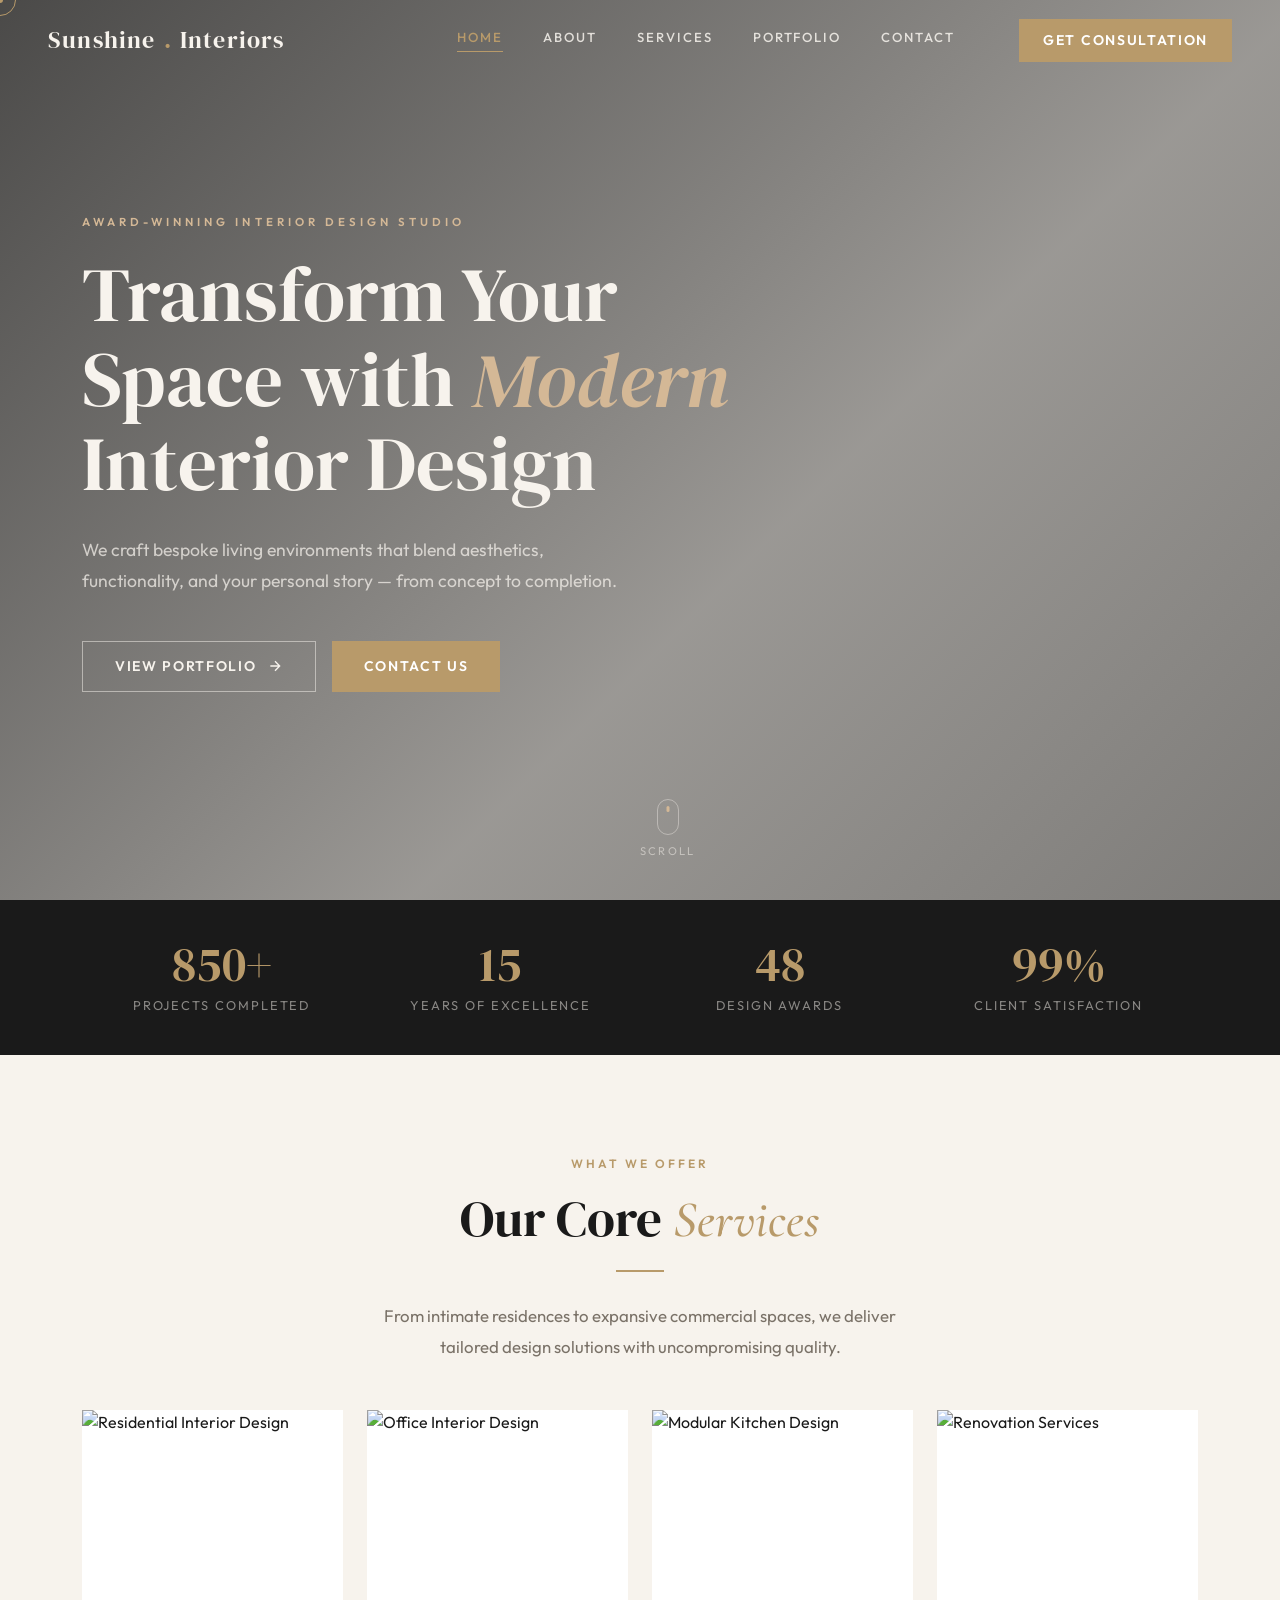
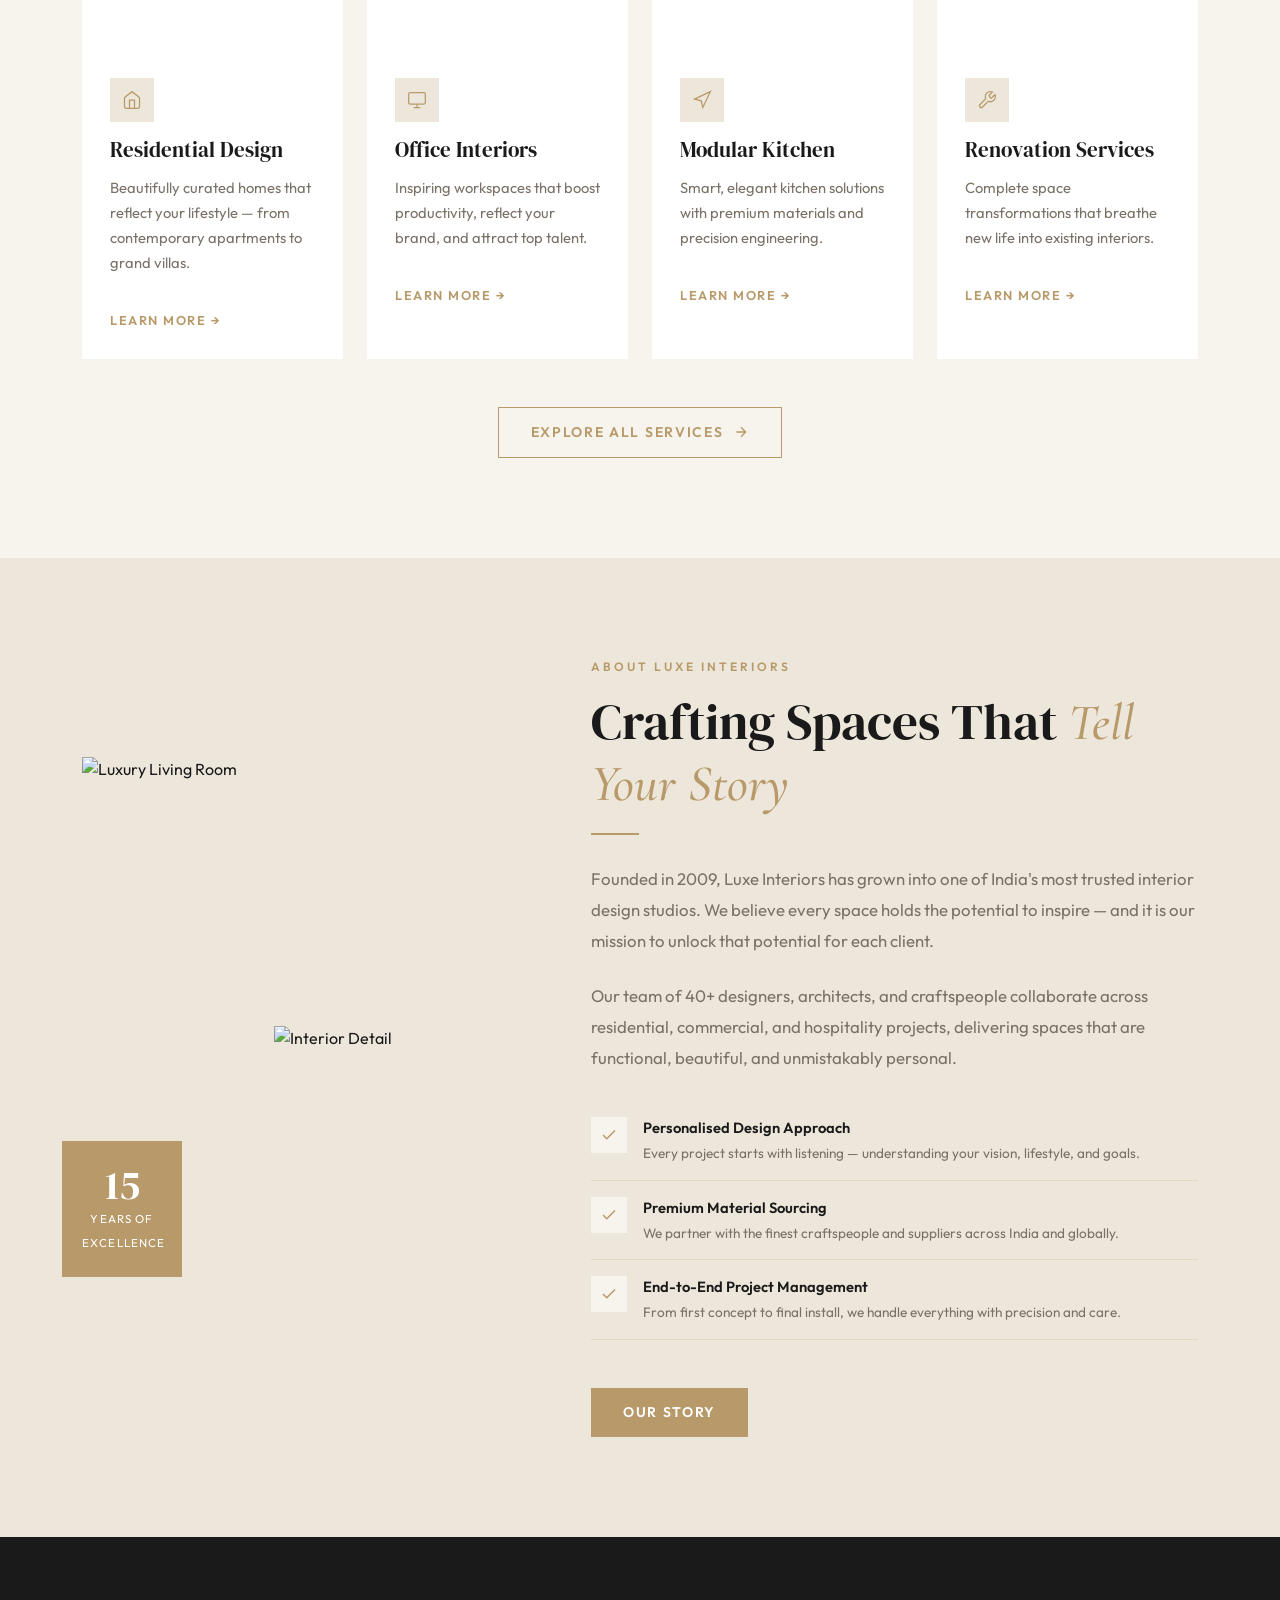
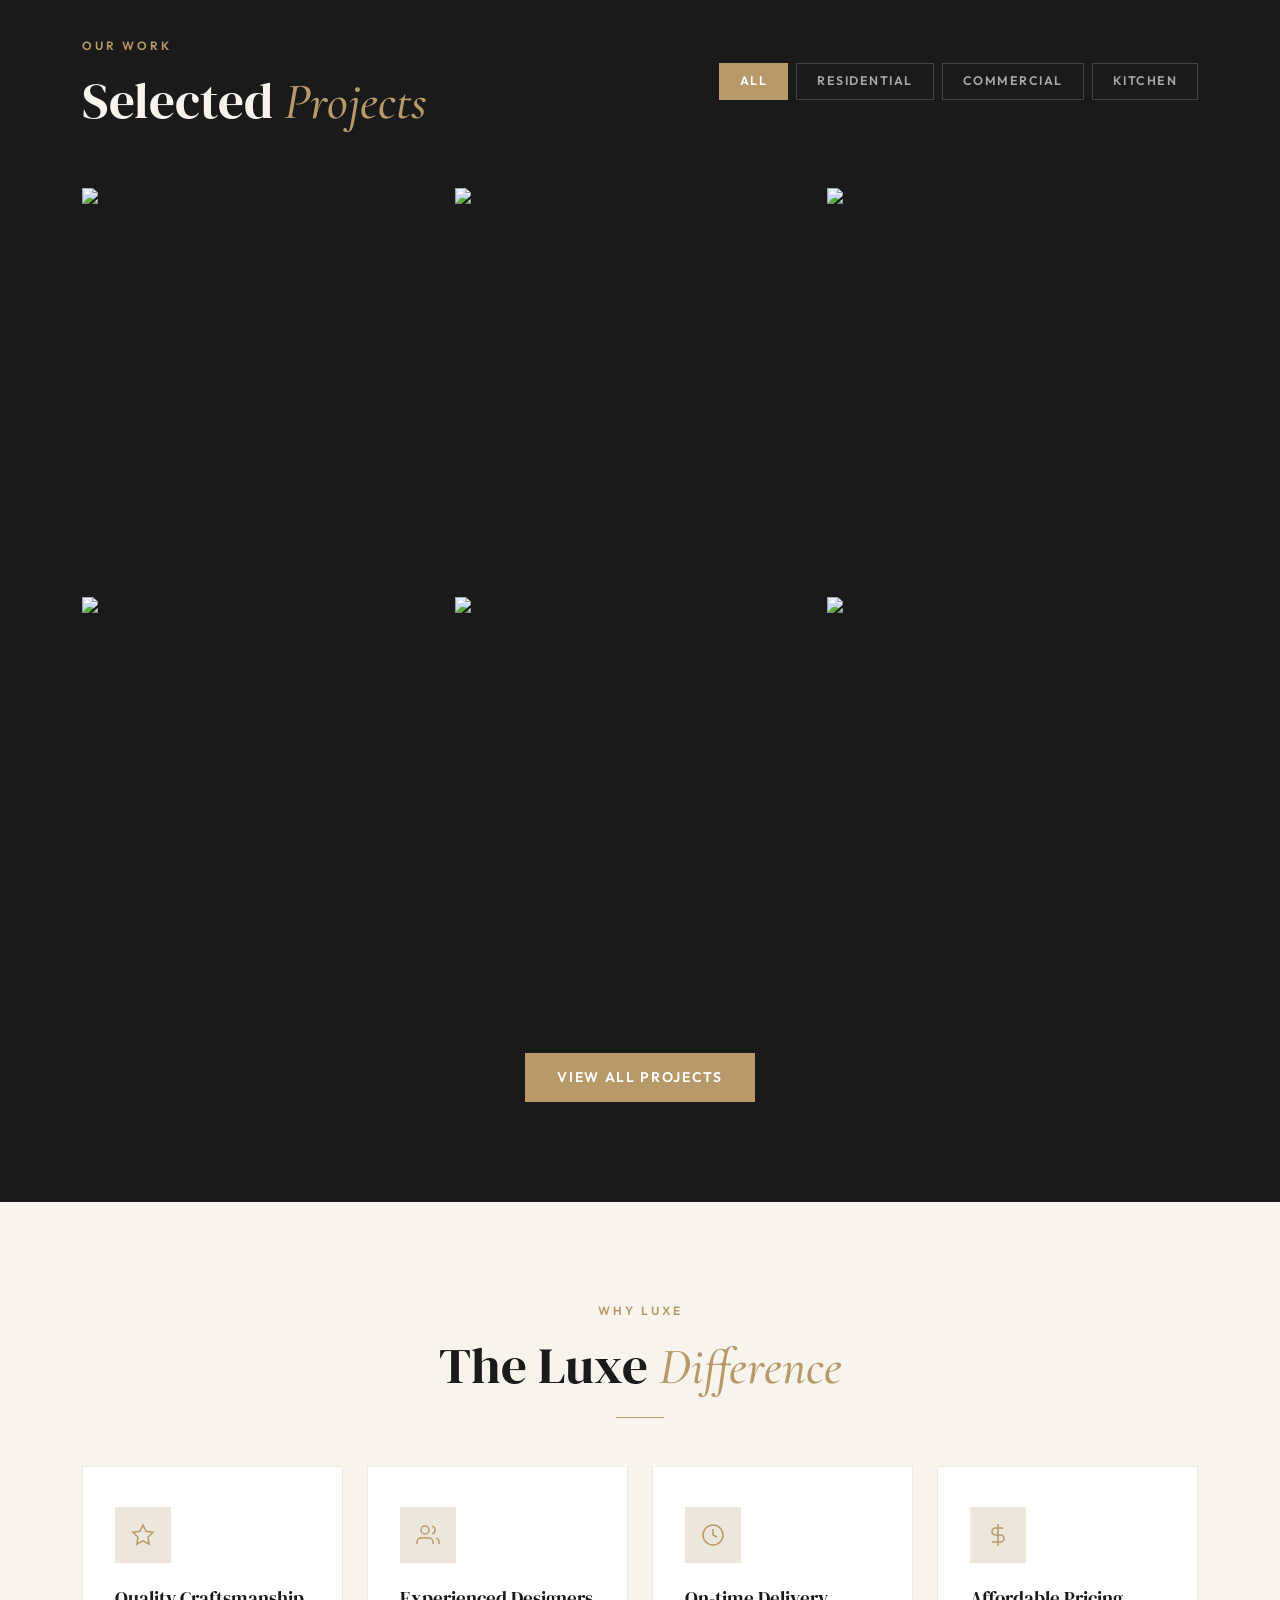
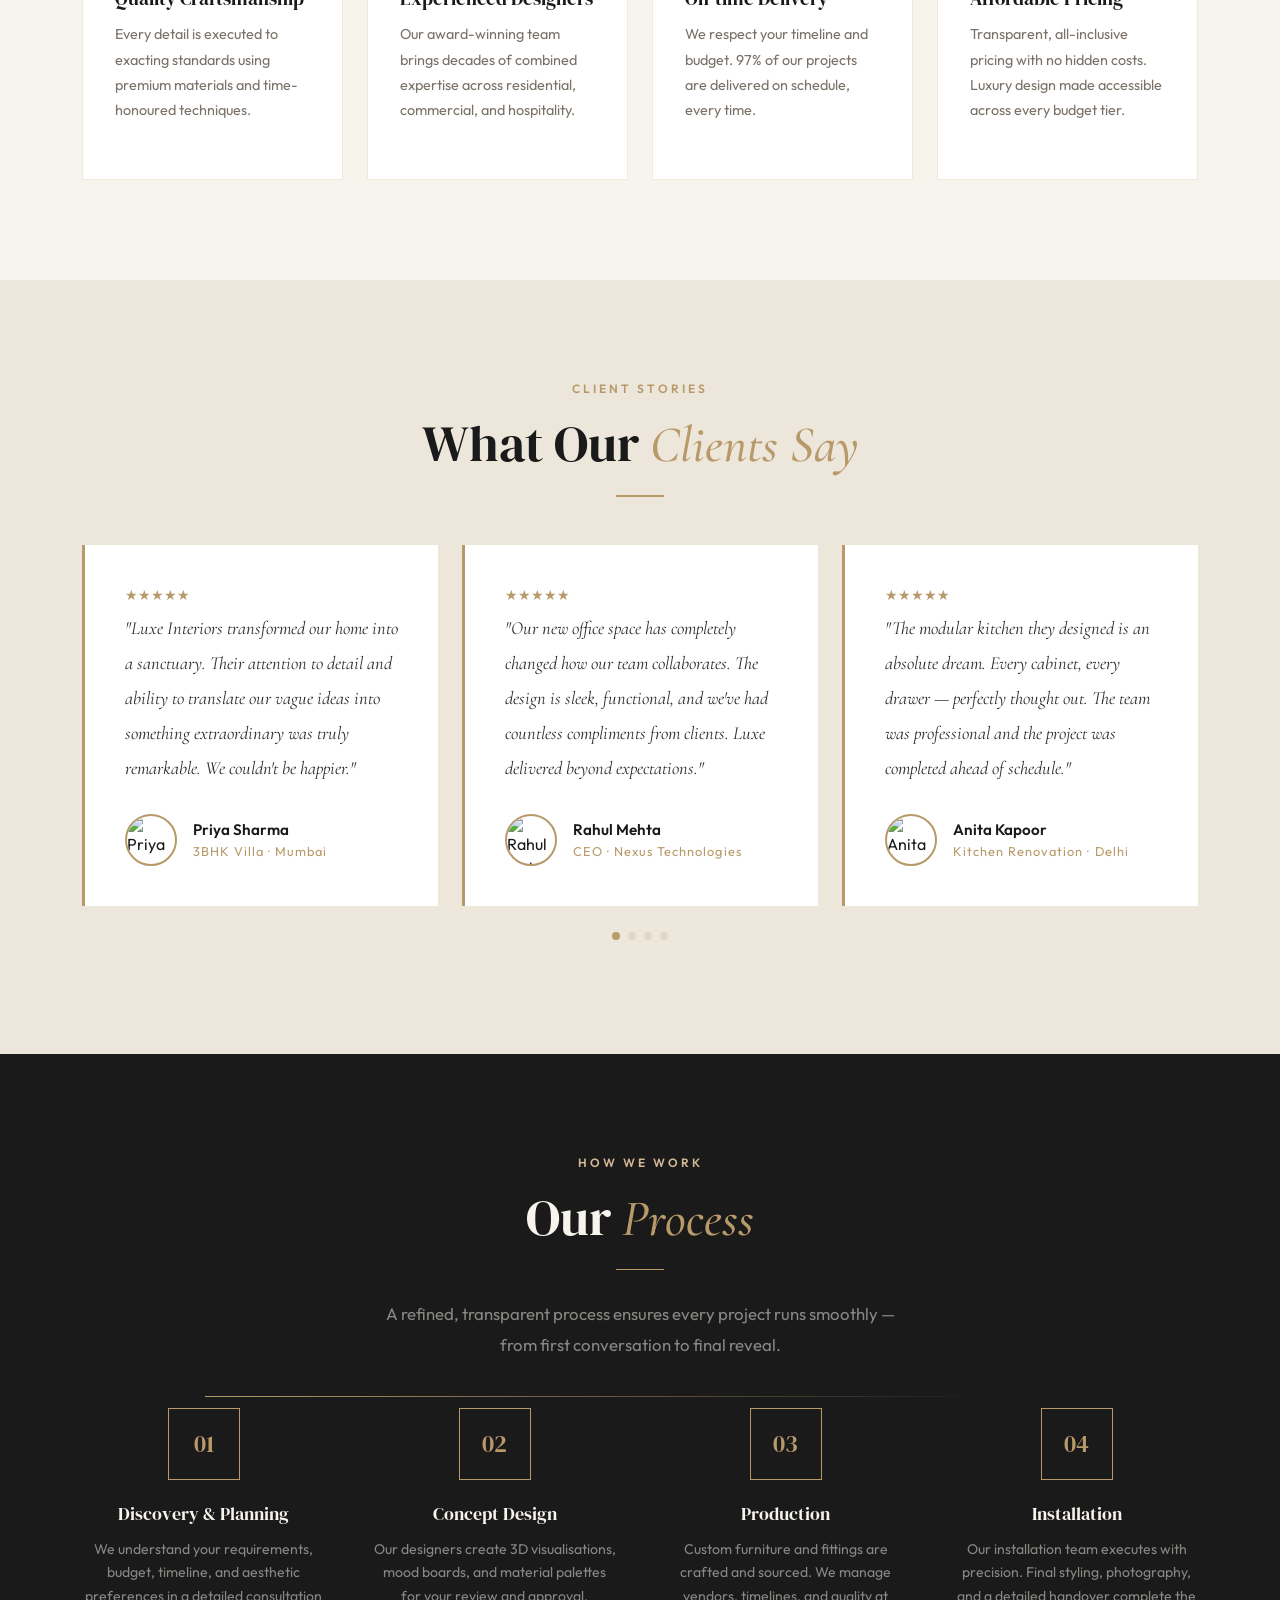
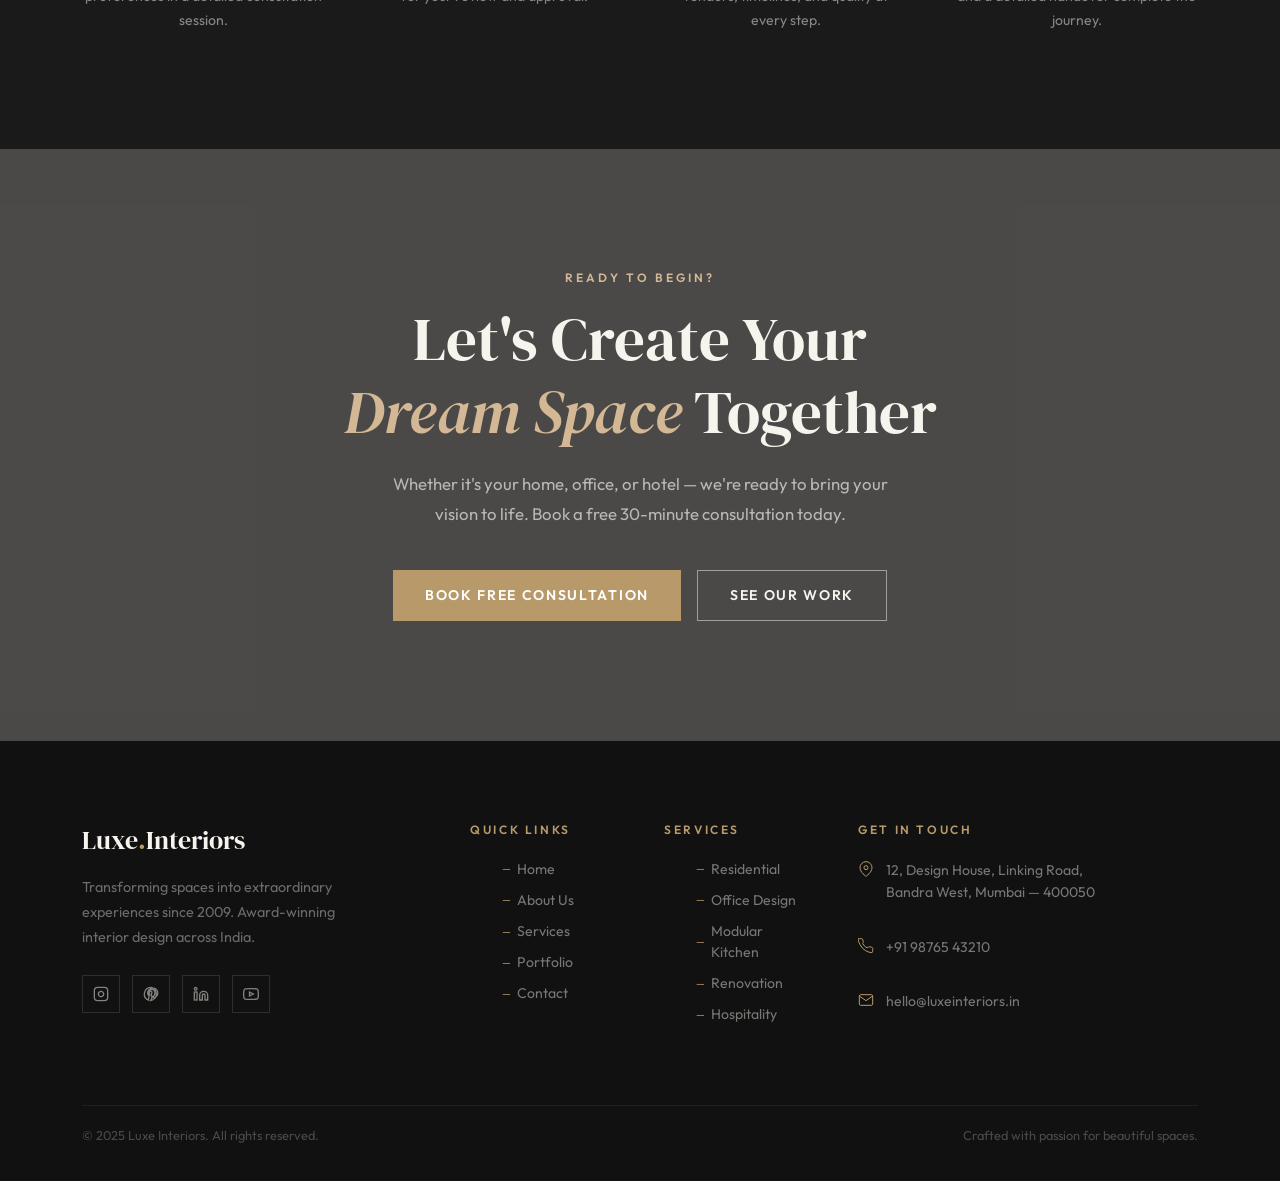
==== commit 9bf0d995: "Update image source for service card" ====
--- a/index.html
+++ b/index.html
@@ -113,7 +113,7 @@
       <div class="col-lg-3 col-md-6">
         <div class="service-card reveal" data-tilt>
           <div class="service-img">
-            <img src="https://images.unsplash.com/photo-1600210491892-03d54079395e?w=600&q=80" alt="Residential Interior Design" loading="lazy"/>
+            <img src="https://images.unsplash.com/photo-1618221195710-dd6b41faaea6?q=80&w=1400&auto=format&fit=crop&ixlib=rb-4.1.0&ixid=M3wxMjA3fDB8MHxwaG90by1wYWdlfHx8fGVufDB8fHx8fA%3D%3D" alt="Residential Interior Design" loading="lazy"/>
           </div>
           <div class="service-body">
             <div class="service-icon">
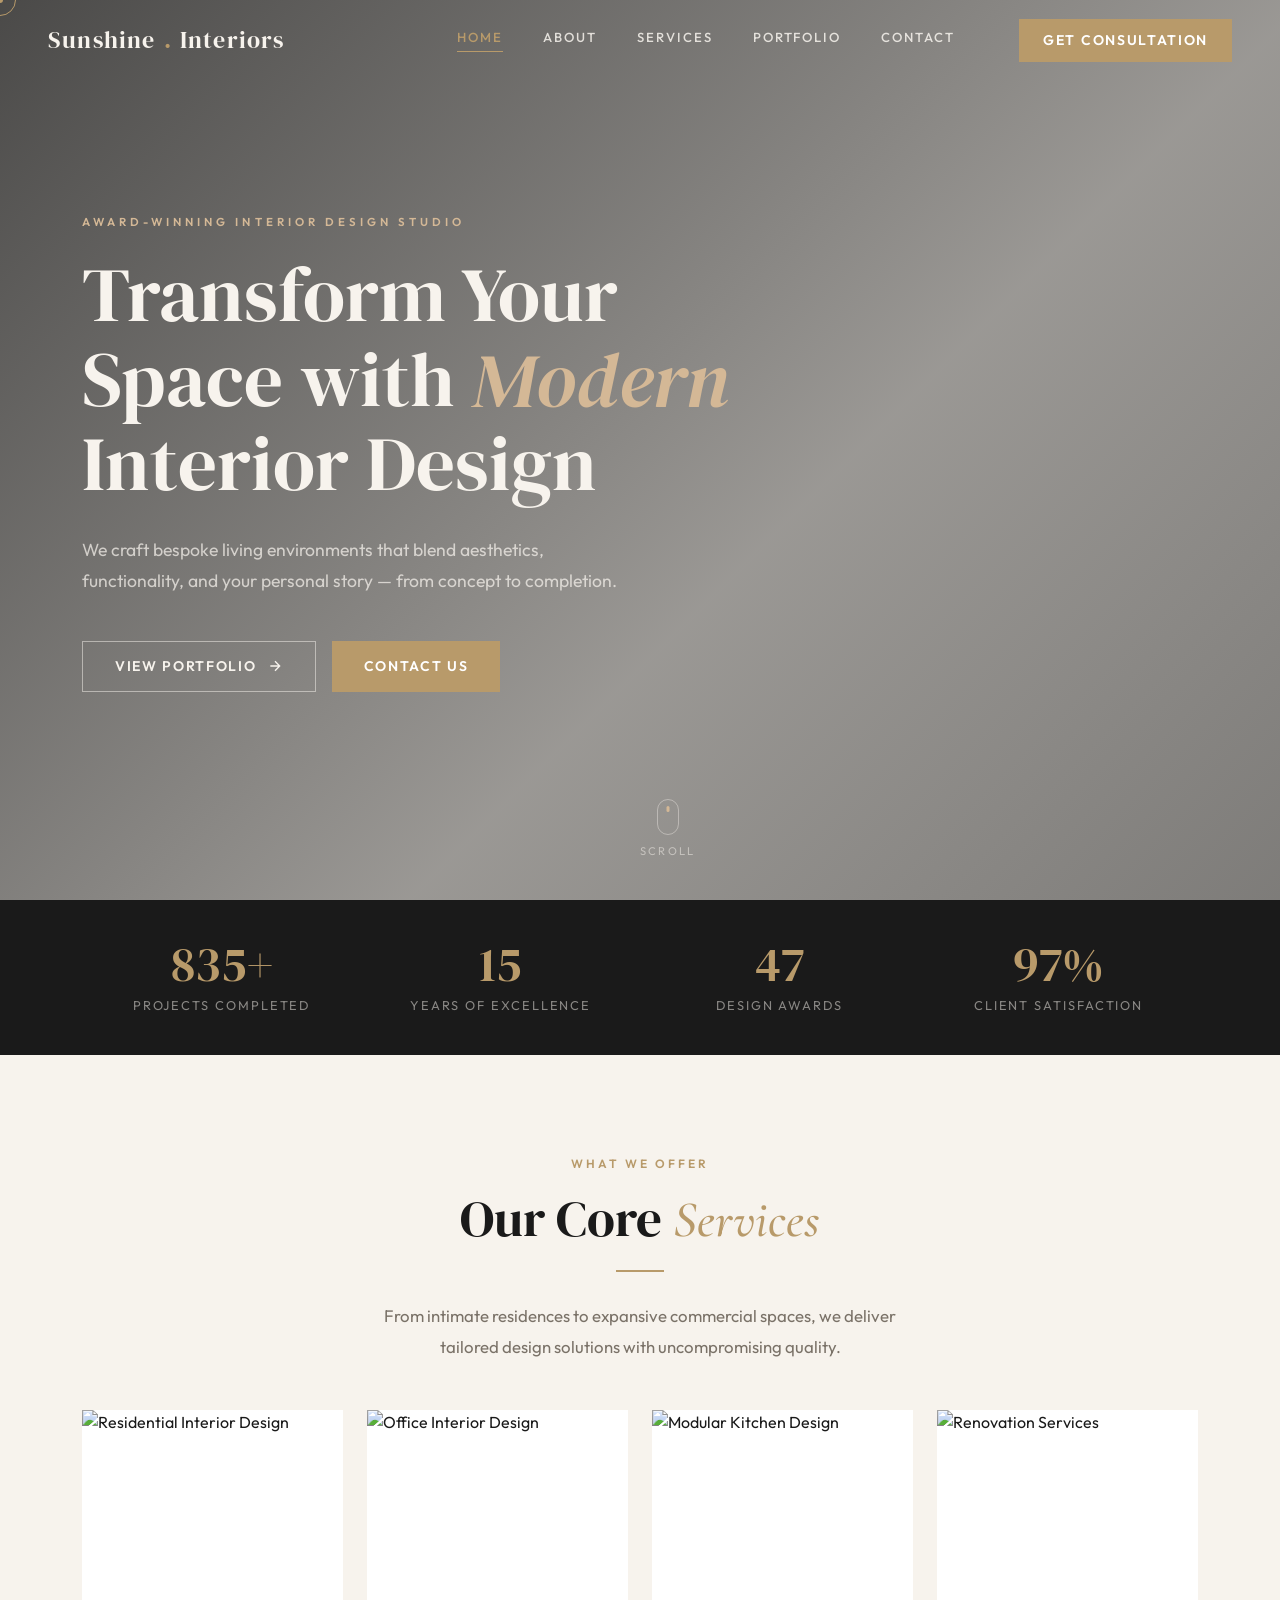
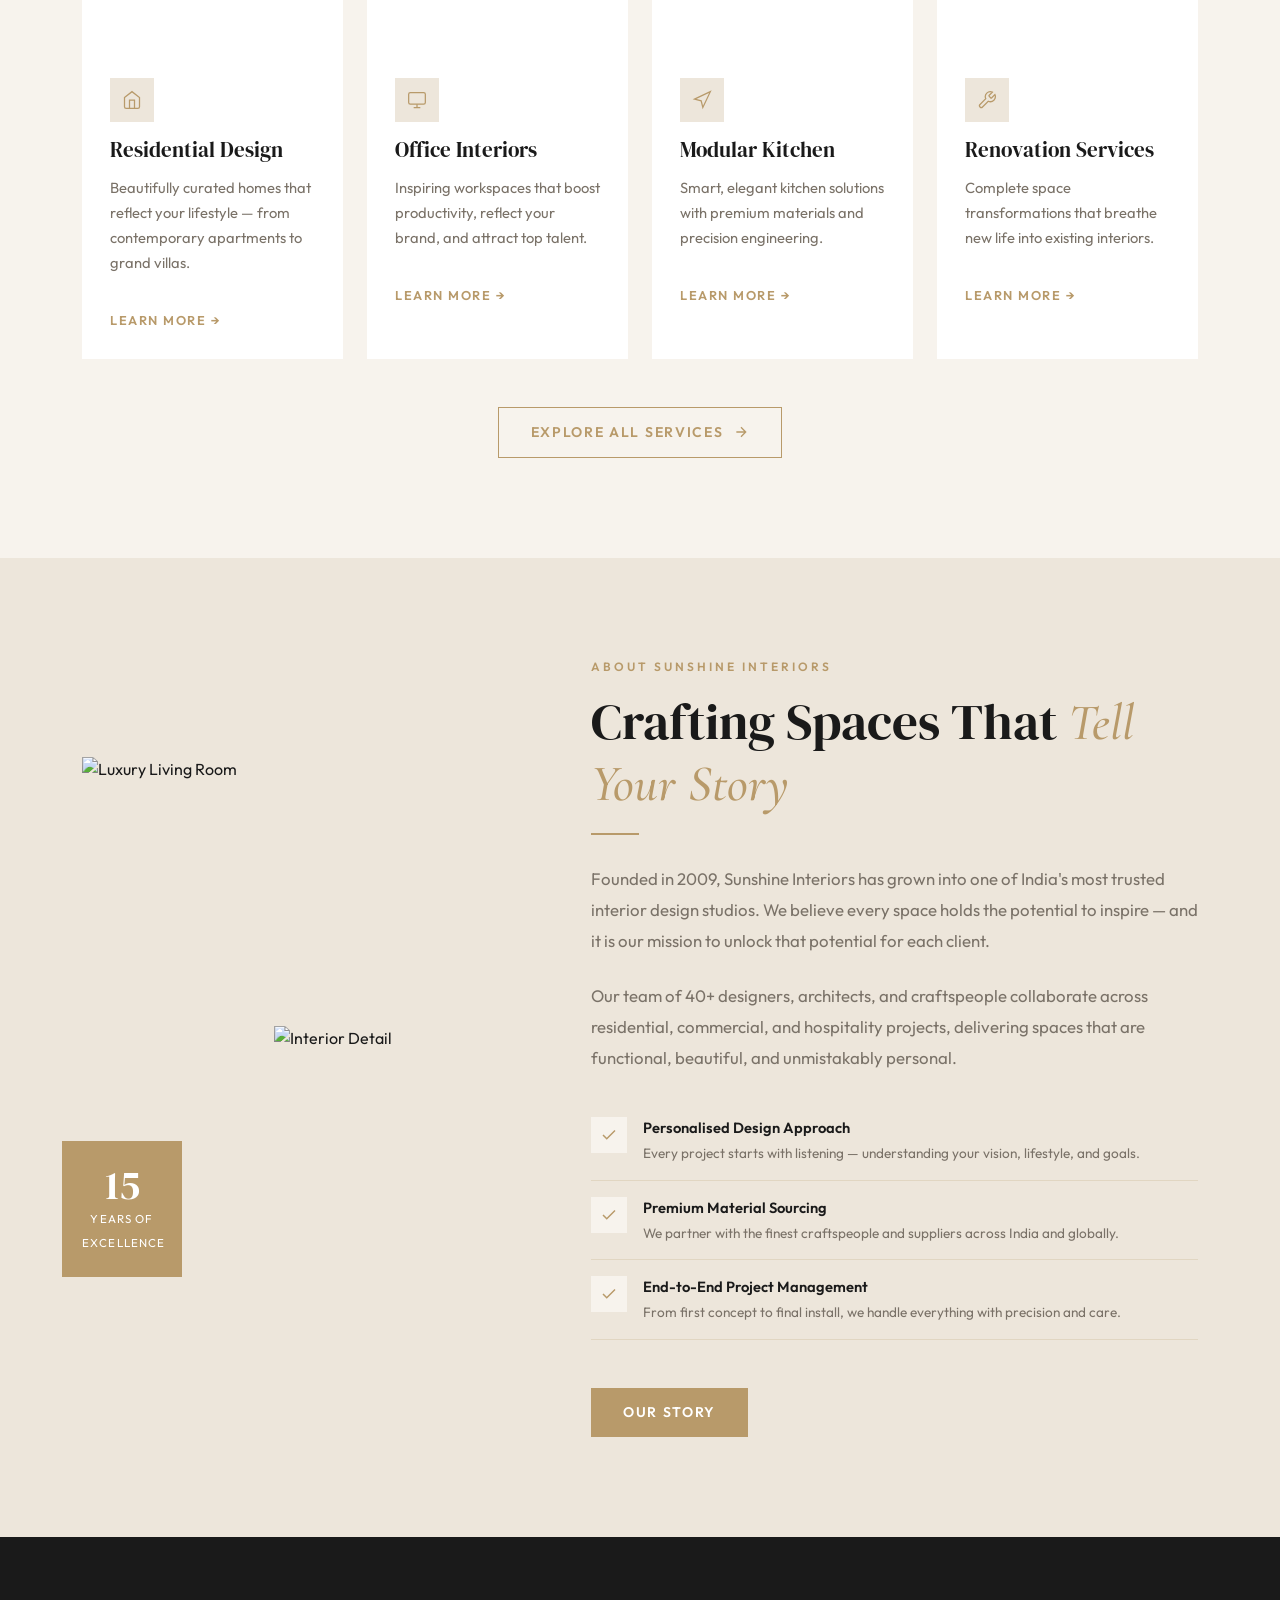
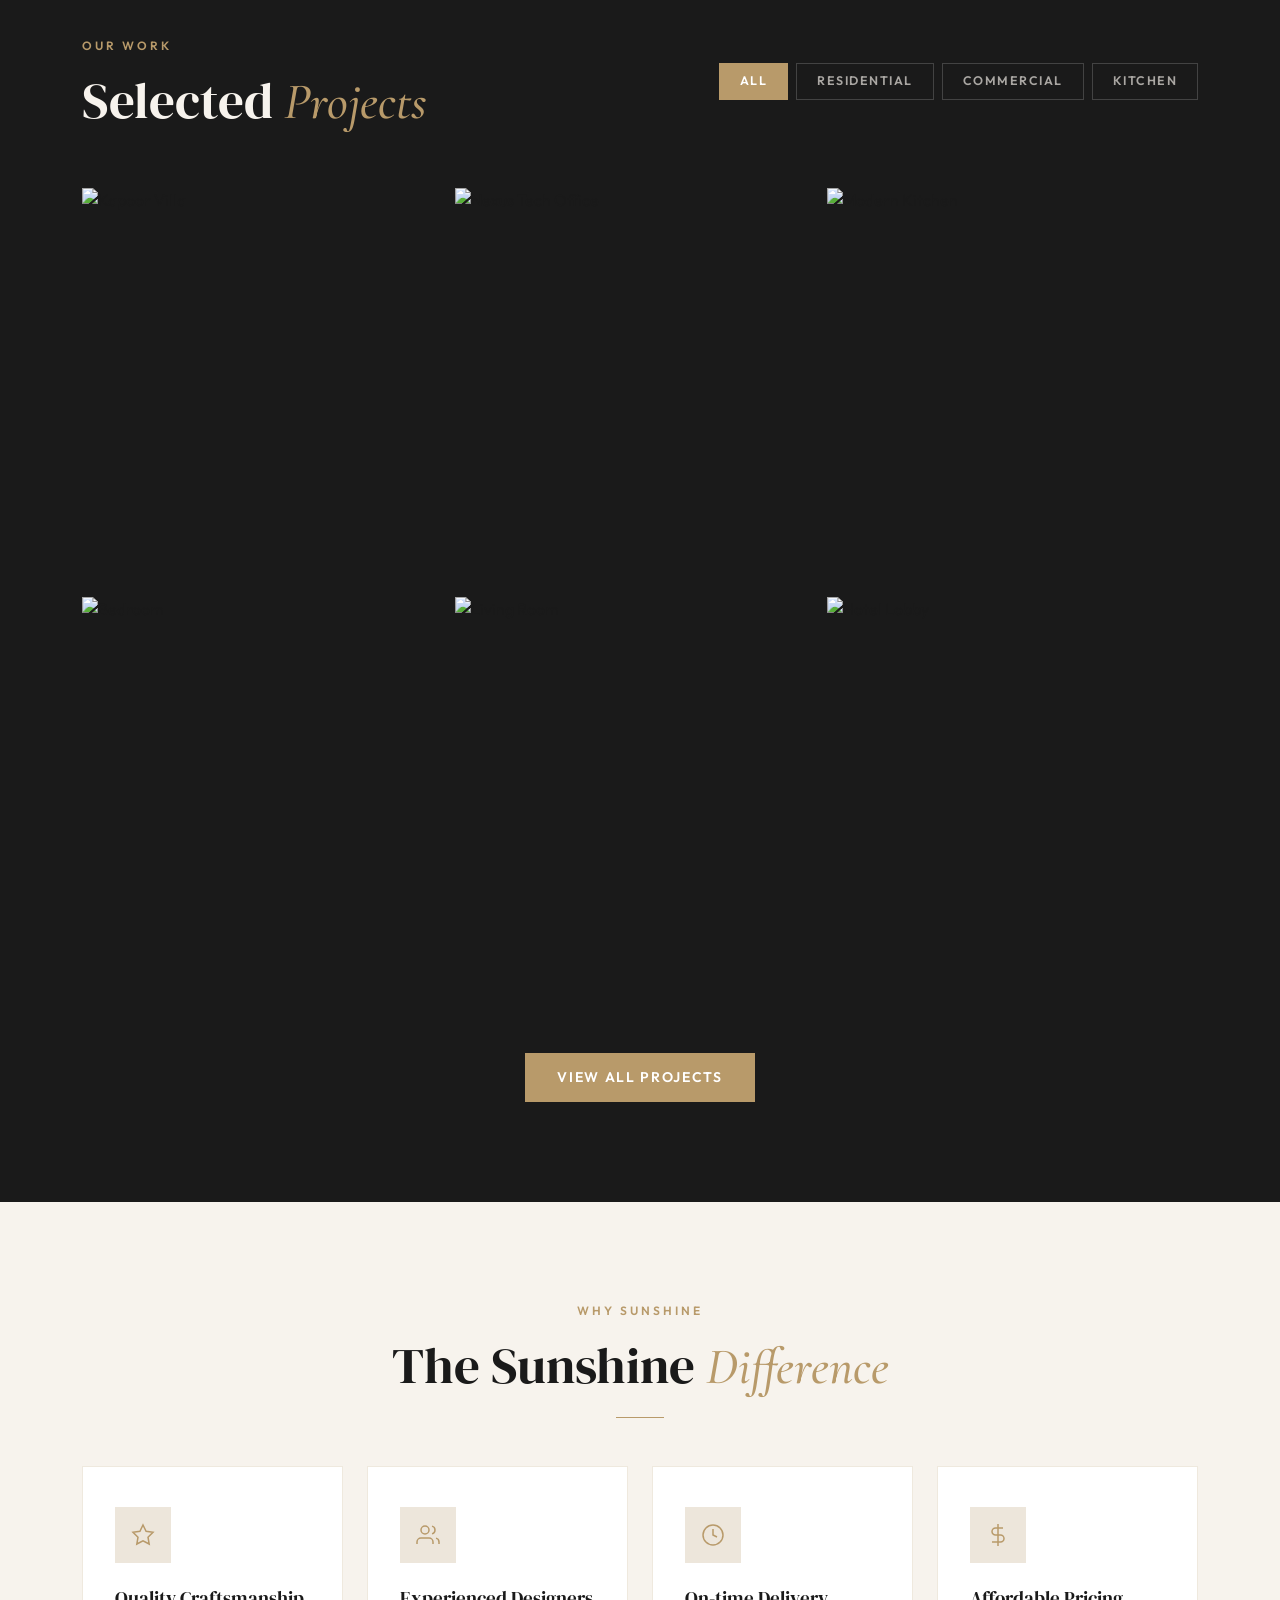
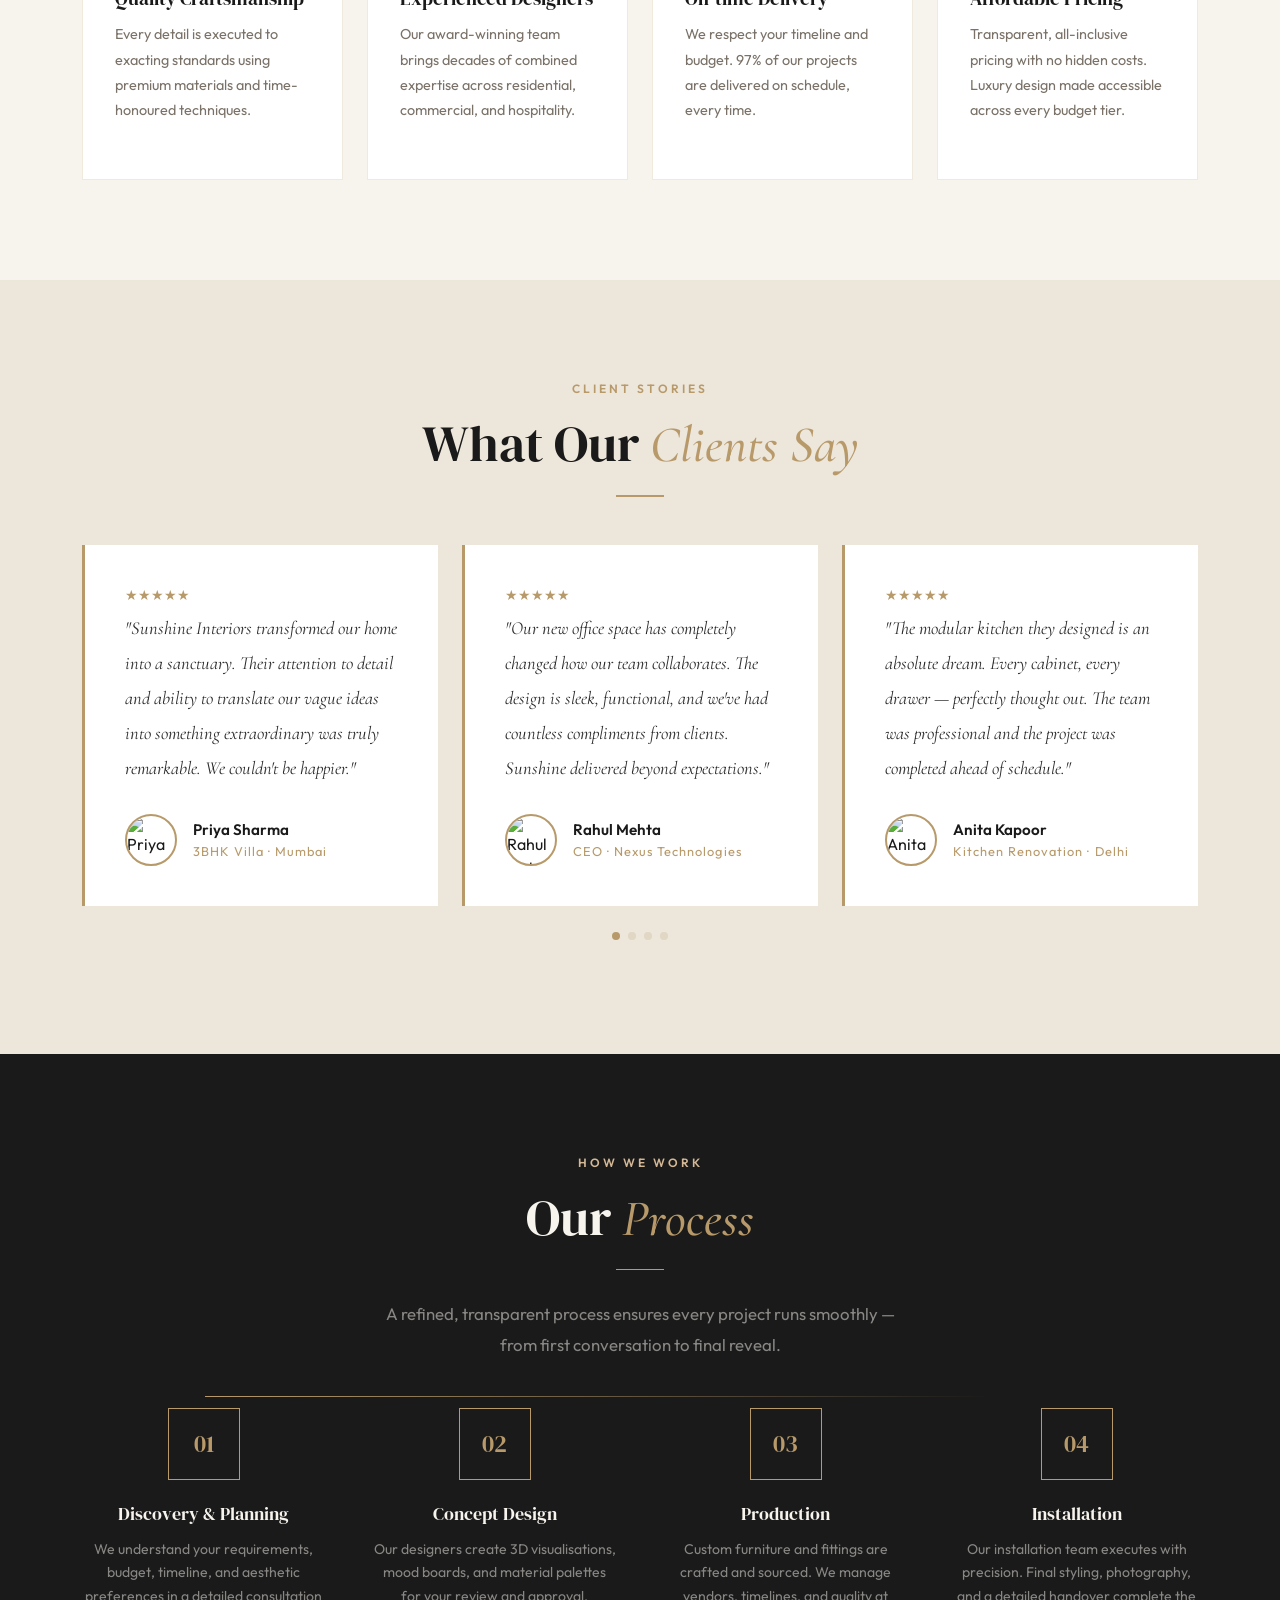
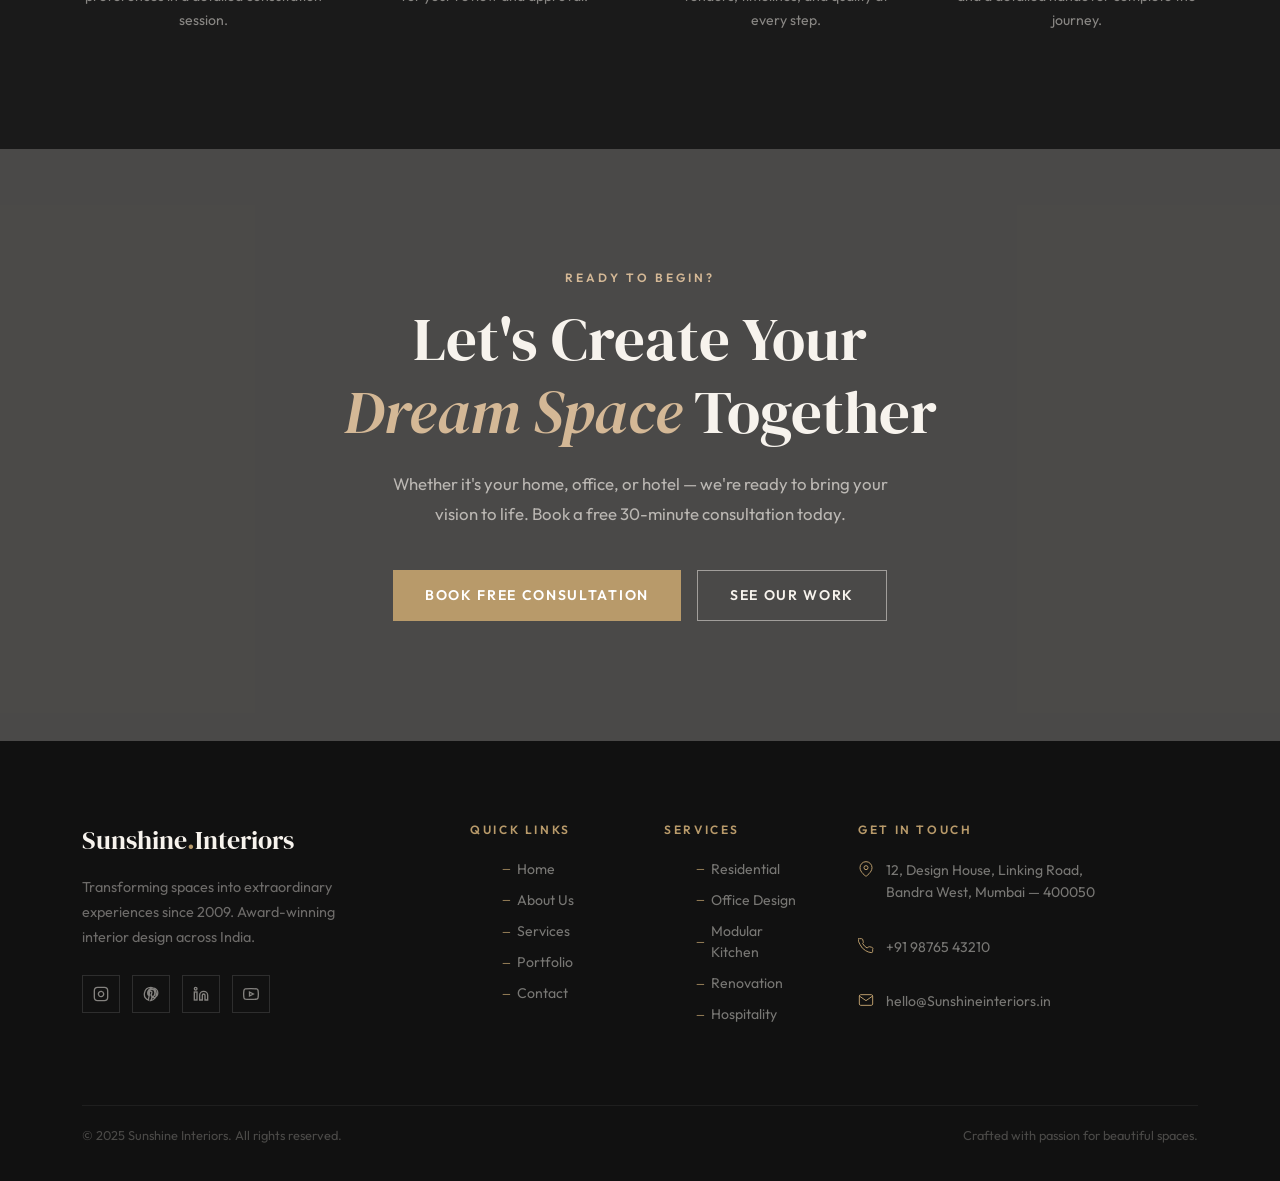
==== commit 641aee03: "Updated home page" ====
--- a/index.html
+++ b/index.html
@@ -3,7 +3,7 @@
 <head>
   <meta charset="UTF-8" />
   <meta name="viewport" content="width=device-width, initial-scale=1.0" />
-  <title>Luxe Interiors — Transform Your Space</title>
+  <title>Sunshine Interiors — Transform Your Space</title>
   <link rel="stylesheet" href="https://cdn.jsdelivr.net/npm/bootstrap@5.3.3/dist/css/bootstrap.min.css" />
   <link rel="stylesheet" href="https://cdn.jsdelivr.net/npm/swiper@11/swiper-bundle.min.css" />
   <link rel="stylesheet" href="style.css" />
@@ -145,7 +145,7 @@
       <div class="col-lg-3 col-md-6">
         <div class="service-card reveal delay-2" data-tilt>
           <div class="service-img">
-            <img src="https://images.unsplash.com/photo-1556909114-f6e7ad7d3136?w=600&q=80" alt="Modular Kitchen Design" loading="lazy"/>
+            <img src="https://images.unsplash.com/photo-1602028915047-37269d1a73f7?w=600&auto=format&fit=crop&q=60&ixlib=rb-4.1.0&ixid=M3wxMjA3fDB8MHxzZWFyY2h8NHx8a2l0Y2hlbiUyMGludGVyaW9yfGVufDB8fDB8fHww" alt="Modular Kitchen Design" loading="lazy"/>
           </div>
           <div class="service-body">
             <div class="service-icon">
@@ -201,10 +201,10 @@
       </div>
       <div class="col-lg-7">
         <div class="ps-lg-4 reveal-right">
-          <span class="section-label">About Luxe Interiors</span>
+          <span class="section-label">About Sunshine Interiors</span>
           <h2 class="section-title">Crafting Spaces That <span class="italic-accent">Tell Your Story</span></h2>
           <div class="gold-line"></div>
-          <p class="section-body mb-4">Founded in 2009, Luxe Interiors has grown into one of India's most trusted interior design studios. We believe every space holds the potential to inspire — and it is our mission to unlock that potential for each client.</p>
+          <p class="section-body mb-4">Founded in 2009, Sunshine Interiors has grown into one of India's most trusted interior design studios. We believe every space holds the potential to inspire — and it is our mission to unlock that potential for each client.</p>
           <p class="section-body mb-4">Our team of 40+ designers, architects, and craftspeople collaborate across residential, commercial, and hospitality projects, delivering spaces that are functional, beautiful, and unmistakably personal.</p>
           <div class="about-features">
             <div class="about-feat">
@@ -339,8 +339,8 @@
 <section class="why-section section">
   <div class="container">
     <div class="text-center mb-5">
-      <span class="section-label reveal">Why Luxe</span>
-      <h2 class="section-title reveal delay-1">The Luxe <span class="italic-accent">Difference</span></h2>
+      <span class="section-label reveal">Why Sunshine</span>
+      <h2 class="section-title reveal delay-1">The Sunshine <span class="italic-accent">Difference</span></h2>
       <div class="gold-line center reveal delay-2"></div>
     </div>
     <div class="row g-4">
@@ -390,7 +390,7 @@
       <div class="swiper-wrapper">
         <div class="swiper-slide"><div class="testi-card">
           <div class="testi-stars">★★★★★</div>
-          <p class="testi-quote">"Luxe Interiors transformed our home into a sanctuary. Their attention to detail and ability to translate our vague ideas into something extraordinary was truly remarkable. We couldn't be happier."</p>
+          <p class="testi-quote">"Sunshine Interiors transformed our home into a sanctuary. Their attention to detail and ability to translate our vague ideas into something extraordinary was truly remarkable. We couldn't be happier."</p>
           <div class="testi-author">
             <div class="testi-avatar"><img src="https://images.unsplash.com/photo-1494790108377-be9c29b29330?w=100&q=80" alt="Priya Sharma"/></div>
             <div><div class="testi-name">Priya Sharma</div><div class="testi-role">3BHK Villa · Mumbai</div></div>
@@ -398,7 +398,7 @@
         </div></div>
         <div class="swiper-slide"><div class="testi-card">
           <div class="testi-stars">★★★★★</div>
-          <p class="testi-quote">"Our new office space has completely changed how our team collaborates. The design is sleek, functional, and we've had countless compliments from clients. Luxe delivered beyond expectations."</p>
+          <p class="testi-quote">"Our new office space has completely changed how our team collaborates. The design is sleek, functional, and we've had countless compliments from clients. Sunshine delivered beyond expectations."</p>
           <div class="testi-author">
             <div class="testi-avatar"><img src="https://images.unsplash.com/photo-1472099645785-5658abf4ff4e?w=100&q=80" alt="Rahul Mehta"/></div>
             <div><div class="testi-name">Rahul Mehta</div><div class="testi-role">CEO · Nexus Technologies</div></div>
@@ -414,7 +414,7 @@
         </div></div>
         <div class="swiper-slide"><div class="testi-card">
           <div class="testi-stars">★★★★★</div>
-          <p class="testi-quote">"From the initial consultation to the final reveal, the Luxe team was responsive, creative, and incredibly talented. They created a penthouse that feels like it belongs in an architecture magazine."</p>
+          <p class="testi-quote">"From the initial consultation to the final reveal, the Sunshine team was responsive, creative, and incredibly talented. They created a penthouse that feels like it belongs in an architecture magazine."</p>
           <div class="testi-author">
             <div class="testi-avatar"><img src="https://images.unsplash.com/photo-1500648767791-00dcc994a43e?w=100&q=80" alt="Arjun Singh"/></div>
             <div><div class="testi-name">Arjun Singh</div><div class="testi-role">Penthouse · Hyderabad</div></div>
@@ -462,9 +462,7 @@
   </div>
 </section>
 
-<!-- ══════════════════════════════════════
-     CTA
-═══════════════════════════════════════ -->
+
 <section class="cta-section">
   <div class="cta-bg"></div>
   <div class="container cta-content">
@@ -478,14 +476,12 @@
   </div>
 </section>
 
-<!-- ══════════════════════════════════════
-     FOOTER
-═══════════════════════════════════════ -->
+
 <footer class="footer">
   <div class="container">
     <div class="row g-5">
       <div class="col-lg-4">
-        <div class="footer-brand">Luxe<span>.</span>Interiors</div>
+        <div class="footer-brand">Sunshine<span>.</span>Interiors</div>
         <p class="footer-tagline">Transforming spaces into extraordinary experiences since 2009. Award-winning interior design across India.</p>
         <div class="footer-socials">
           <a class="social-link" href="#" aria-label="Instagram">
@@ -534,13 +530,13 @@
         </div>
         <div class="footer-contact-item">
           <svg width="16" height="16" viewBox="0 0 24 24" fill="none" stroke="currentColor" stroke-width="1.5"><path d="M4 4h16c1.1 0 2 .9 2 2v12c0 1.1-.9 2-2 2H4c-1.1 0-2-.9-2-2V6c0-1.1.9-2 2-2z"/><polyline points="22,6 12,13 2,6"/></svg>
-          <p>hello@luxeinteriors.in</p>
+          <p>hello@Sunshineinteriors.in</p>
         </div>
       </div>
     </div>
     <div class="footer-bottom">
       <div class="d-flex justify-content-between align-items-center flex-wrap gap-3">
-        <p class="footer-copy">© 2025 Luxe Interiors. All rights reserved.</p>
+        <p class="footer-copy">© 2025 Sunshine Interiors. All rights reserved.</p>
         <p class="footer-copy">Crafted with passion for beautiful spaces.</p>
       </div>
     </div>
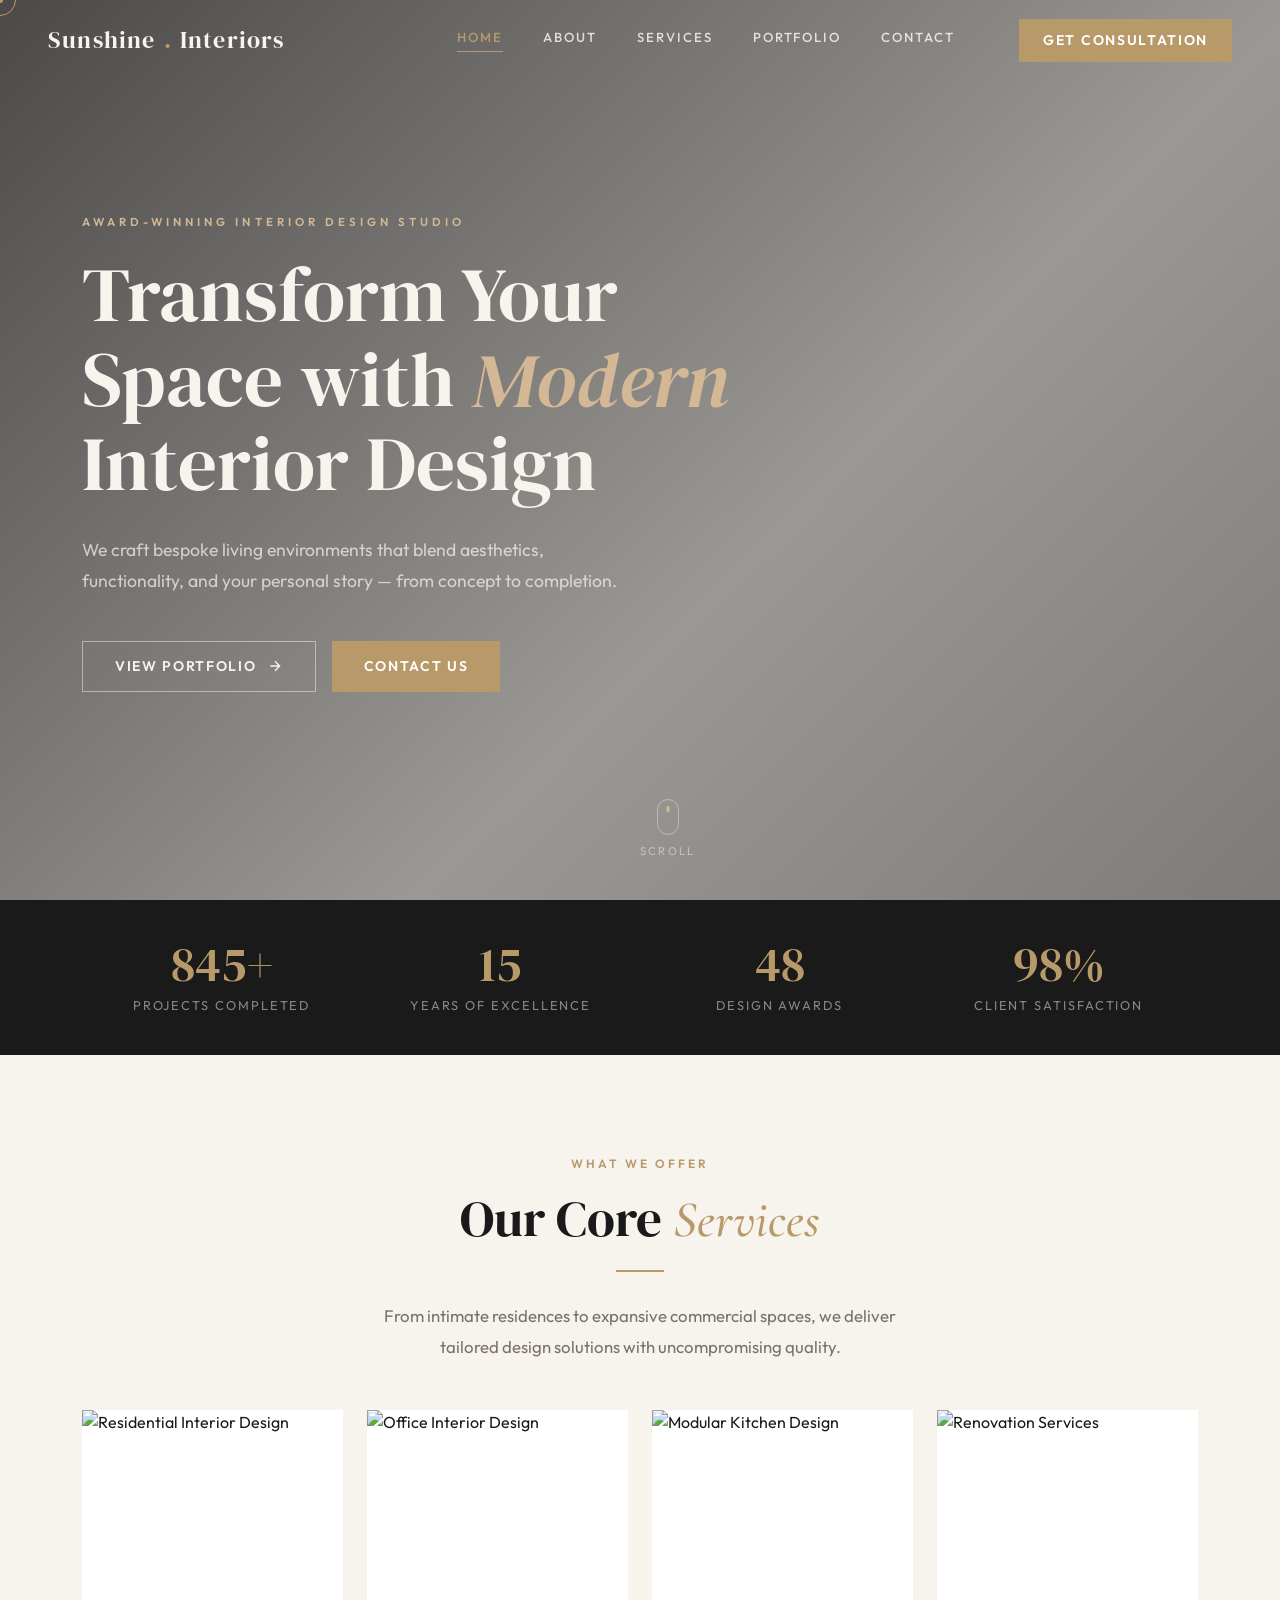
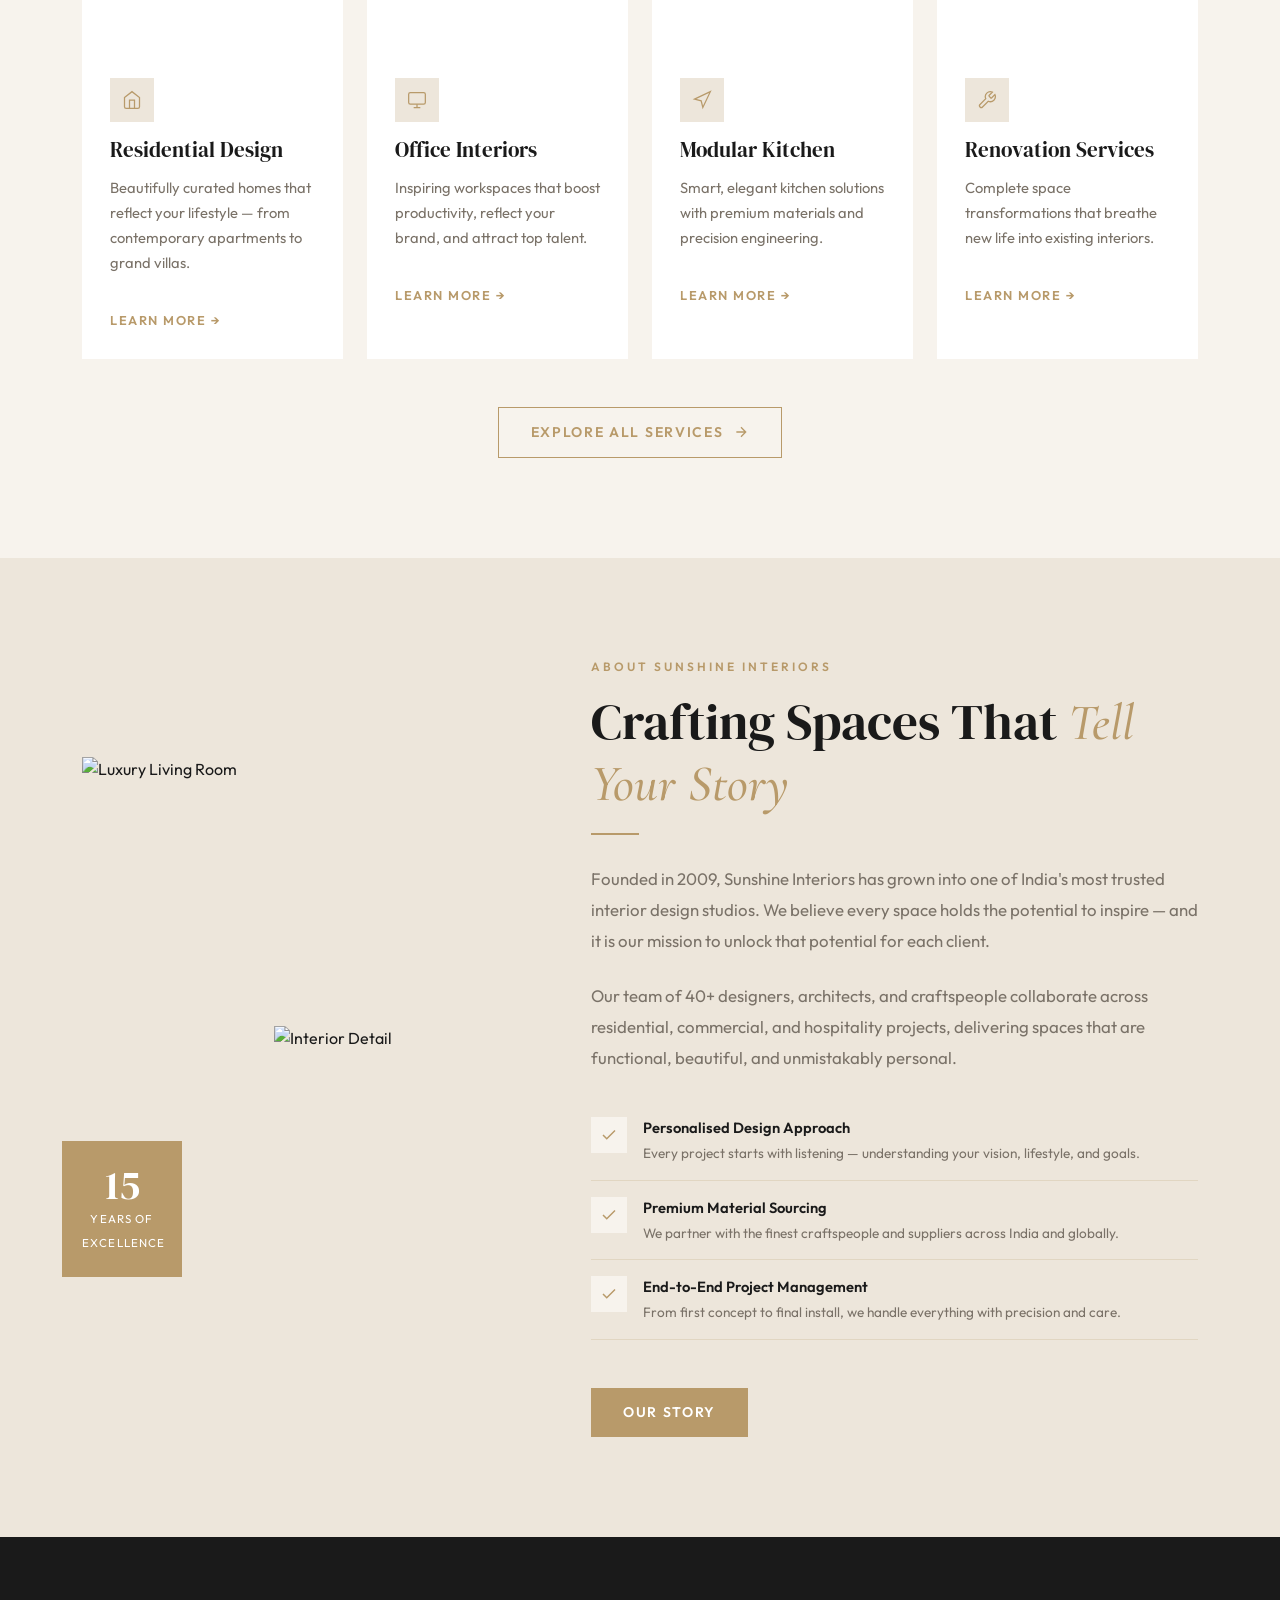
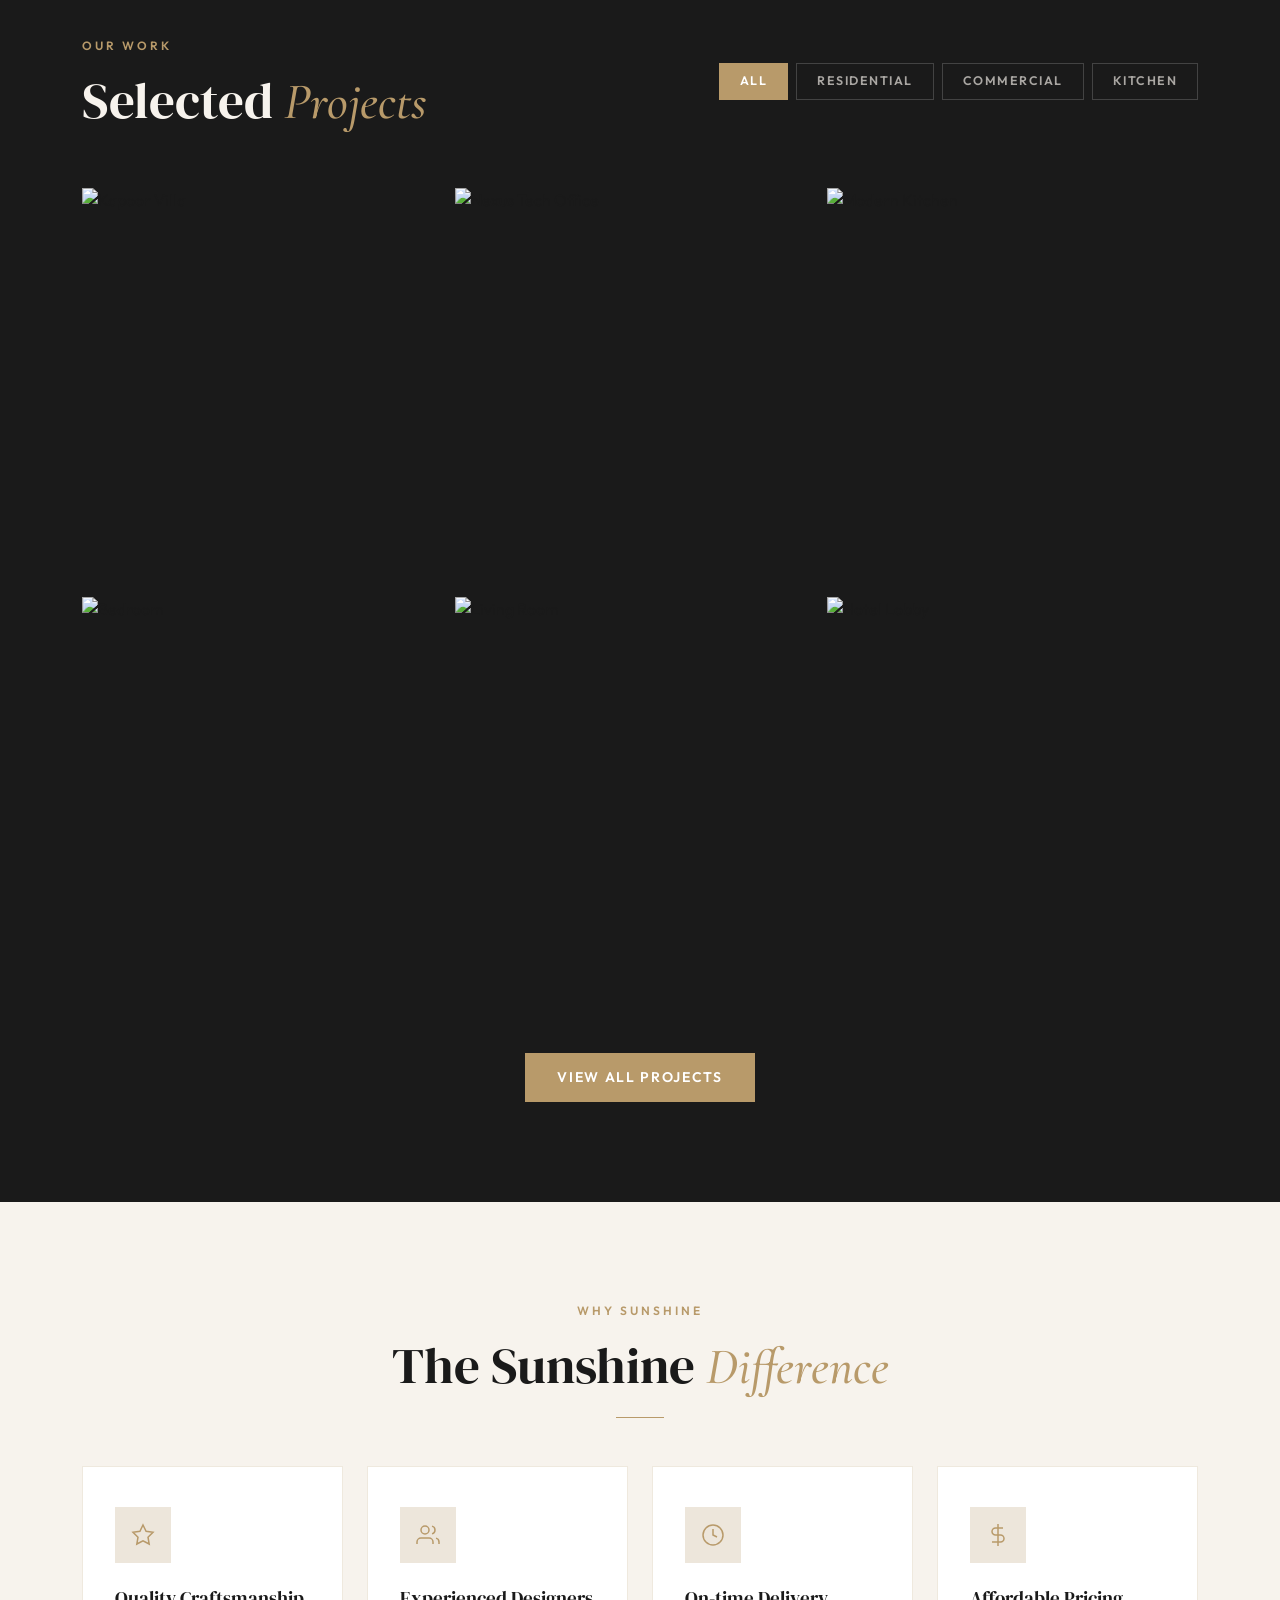
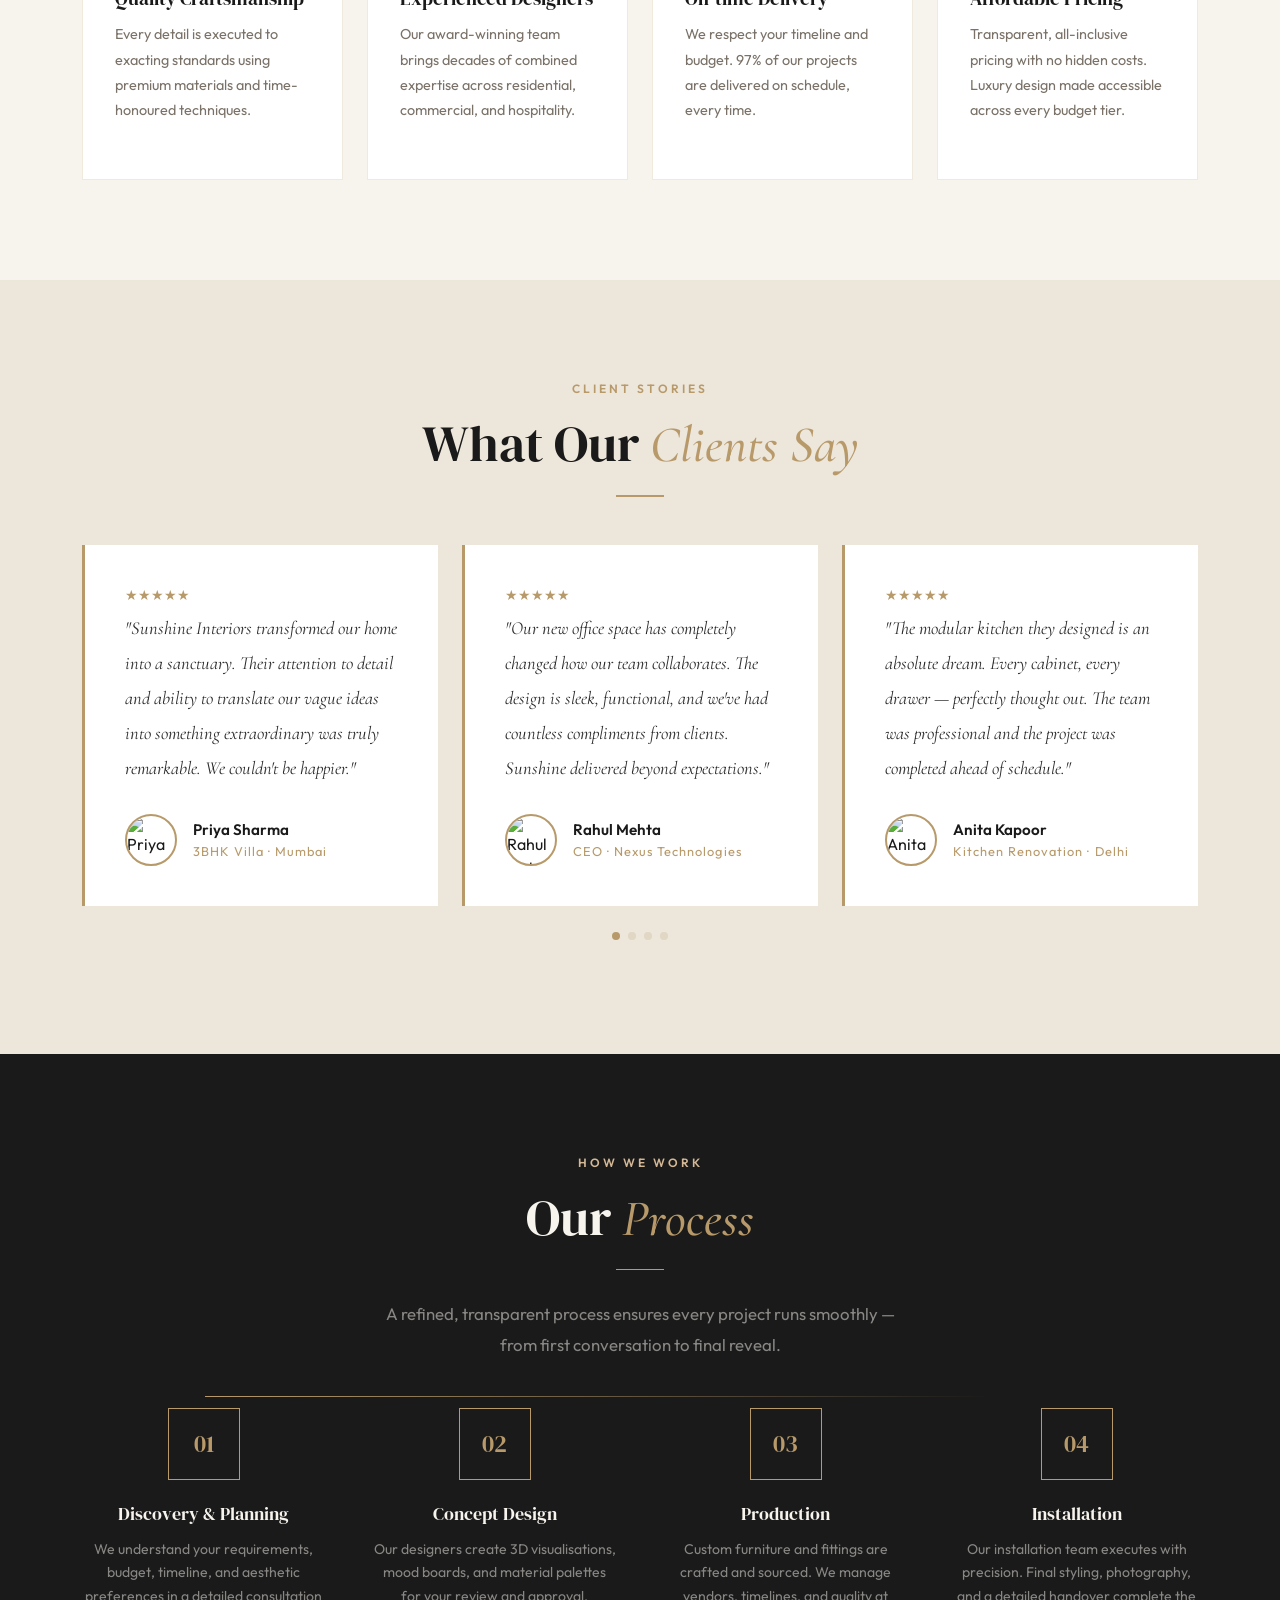
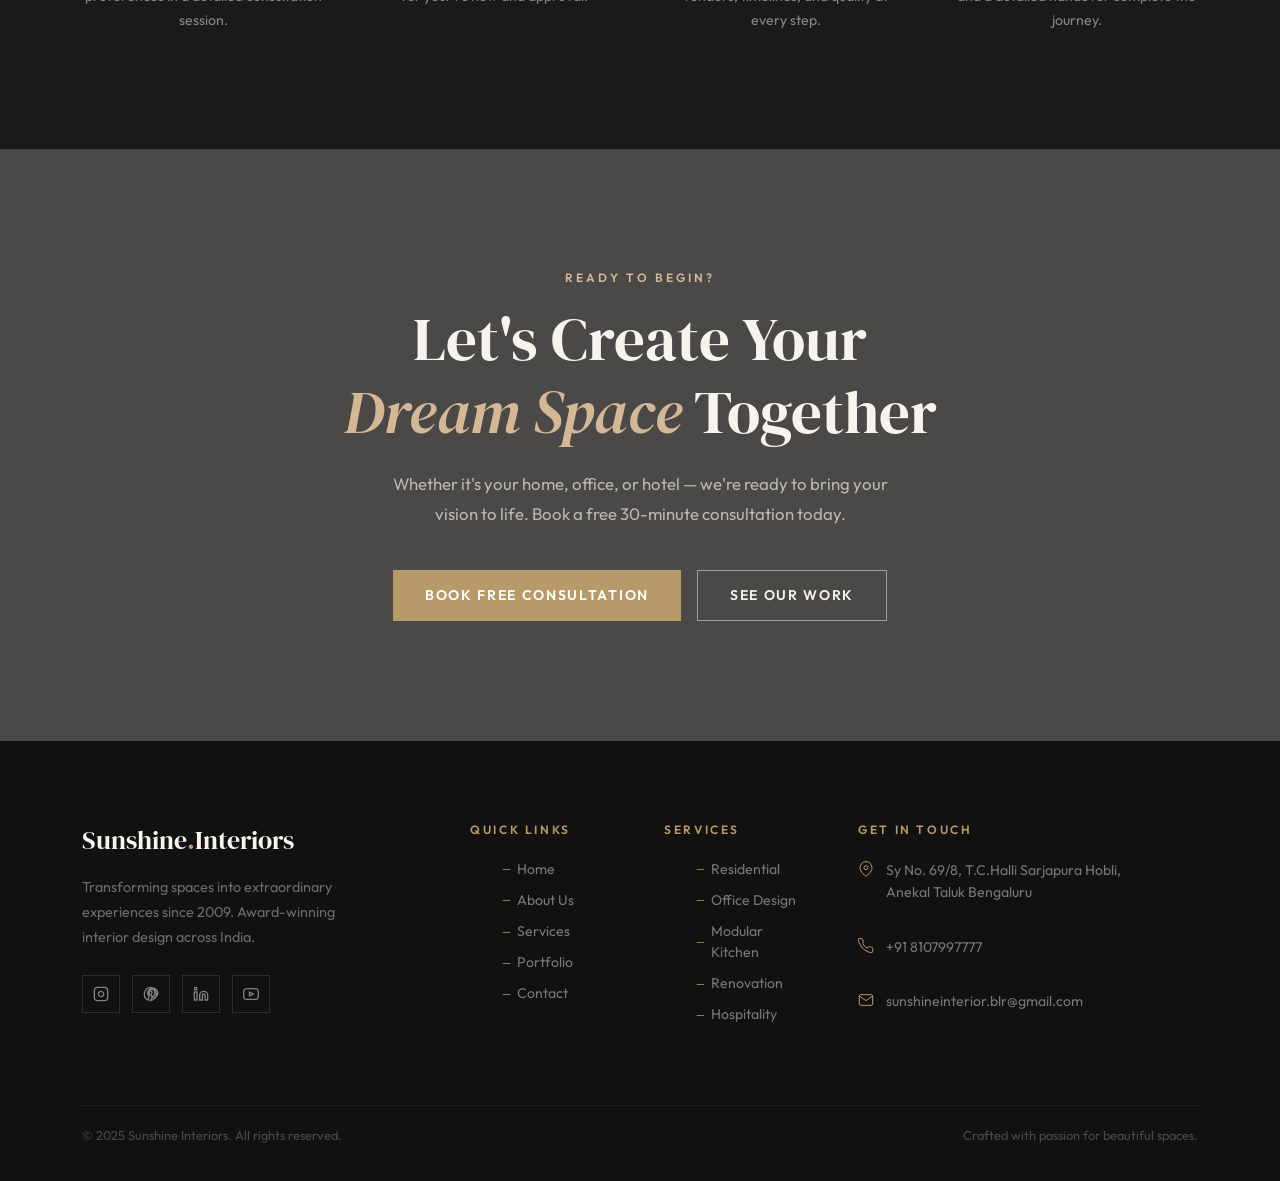
==== commit 02819b0b: "Update index.html" ====
--- a/index.html
+++ b/index.html
@@ -522,15 +522,15 @@
         <div class="footer-heading">Get In Touch</div>
         <div class="footer-contact-item">
           <svg width="16" height="16" viewBox="0 0 24 24" fill="none" stroke="currentColor" stroke-width="1.5"><path d="M21 10c0 7-9 13-9 13s-9-6-9-13a9 9 0 0118 0z"/><circle cx="12" cy="10" r="3"/></svg>
-          <p>12, Design House, Linking Road,<br>Bandra West, Mumbai — 400050</p>
+          <p>Sy No. 69/8, T.C.Halli Sarjapura Hobli,<br>Anekal Taluk Bengaluru</p>
         </div>
         <div class="footer-contact-item">
           <svg width="16" height="16" viewBox="0 0 24 24" fill="none" stroke="currentColor" stroke-width="1.5"><path d="M22 16.92v3a2 2 0 01-2.18 2 19.79 19.79 0 01-8.63-3.07A19.5 19.5 0 013.07 9.8a19.79 19.79 0 01-3.07-8.65A2 2 0 012.18 1h3a2 2 0 012 1.72c.127.96.361 1.903.7 2.81a2 2 0 01-.45 2.11L6.91 8.15a16 16 0 006.94 6.94l1.52-1.52a2 2 0 012.11-.45c.907.339 1.85.573 2.81.7A2 2 0 0122 16.92z"/></svg>
-          <p>+91 98765 43210</p>
+          <p>+91 8107997777</p>
         </div>
         <div class="footer-contact-item">
           <svg width="16" height="16" viewBox="0 0 24 24" fill="none" stroke="currentColor" stroke-width="1.5"><path d="M4 4h16c1.1 0 2 .9 2 2v12c0 1.1-.9 2-2 2H4c-1.1 0-2-.9-2-2V6c0-1.1.9-2 2-2z"/><polyline points="22,6 12,13 2,6"/></svg>
-          <p>hello@Sunshineinteriors.in</p>
+          <p>sunshineinterior.blr@gmail.com</p>
         </div>
       </div>
     </div>
--- a/style.css
+++ b/style.css
@@ -1,8 +1,4 @@
-/* ============================================================
-   LUXE INTERIORS — Premium CSS
-   Fonts: DM Serif Display + Outfit
-   Palette: Ivory, Charcoal, Gold, Blush
-   ============================================================ */
+
 
 @import url('https://fonts.googleapis.com/css2?family=DM+Serif+Display:ital@0;1&family=Outfit:wght@300;400;500;600;700&family=Cormorant+Garamond:ital,wght@0,300;0,400;1,300;1,400&display=swap');
 
@@ -798,34 +794,7 @@
 .mvv-icon { font-size: 2rem; margin-bottom: 16px; }
 .mvv-title { font-family: var(--font-display); font-size: 1.4rem; margin-bottom: 12px; }
 
-/* Team */
-.team-card { position: relative; overflow: hidden; }
-.team-img { width: 100%; aspect-ratio: 3/4; overflow: hidden; }
-.team-img img { width: 100%; height: 100%; object-fit: cover; transition: transform .7s ease; }
-.team-card:hover .team-img img { transform: scale(1.07); }
-.team-overlay {
-  position: absolute; inset: 0;
-  background: linear-gradient(to top, rgba(26,26,26,.88) 0%, transparent 55%);
-  display: flex; flex-direction: column; justify-content: flex-end; padding: 24px;
-}
-.team-name { font-family: var(--font-display); font-size: 1.2rem; color: var(--ivory); }
-.team-role { font-size: .78rem; letter-spacing: .14em; text-transform: uppercase; color: var(--gold-light); margin-top: 4px; }
-.team-socials {
-  position: absolute; top: 16px; right: 16px;
-  display: flex; flex-direction: column; gap: 8px;
-  opacity: 0; transform: translateX(20px);
-  transition: var(--transition);
-}
-.team-card:hover .team-socials { opacity: 1; transform: translateX(0); }
-.team-socials a {
-  width: 34px; height: 34px; background: var(--gold);
-  display: flex; align-items: center; justify-content: center;
-  color: var(--white); font-size: .75rem;
-}
-
-/* ======================================================
-   SERVICES PAGE
-   ====================================================== */
+
 .services-detail-card {
   background: var(--white);
   overflow: hidden;
